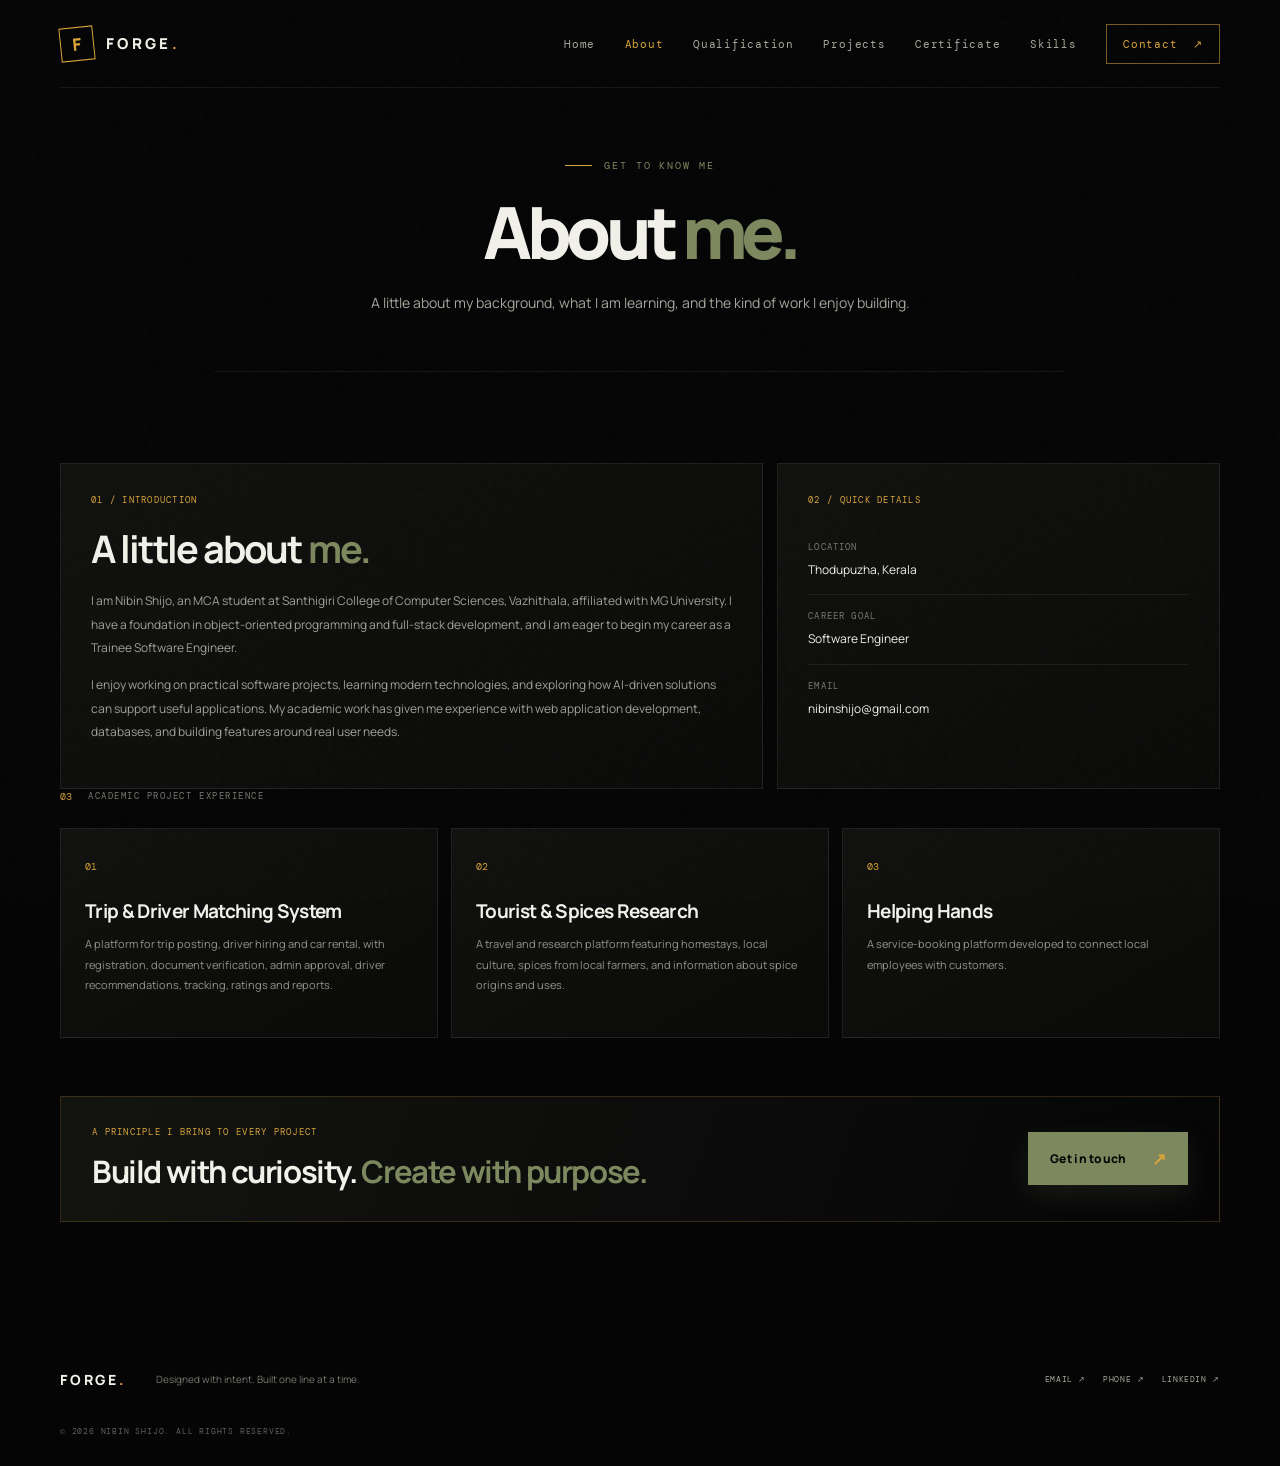
==== about.html @ 7d83c455 "initial commit" ====
<!DOCTYPE html>
<html lang="en">
<head>
  <meta charset="UTF-8" />
  <meta name="viewport" content="width=device-width, initial-scale=1.0" />
  <meta name="theme-color" content="#050506" />
  <meta name="description" content="Learn more about Nibin Shijo, an MCA student and aspiring software engineer." />
  <title>About | FORGE — Nibin Shijo</title>
  <link rel="preconnect" href="https://fonts.googleapis.com" />
  <link rel="preconnect" href="https://fonts.gstatic.com" crossorigin />
  <link href="https://fonts.googleapis.com/css2?family=DM+Mono:wght@400;500&family=Manrope:wght@400;500;600;700;800&display=swap" rel="stylesheet" />
  <link rel="stylesheet" href="Assets/css/style.css" />
</head>
<body>
  <div class="page-noise" aria-hidden="true"></div>
  <header class="site-header">
    <a class="brand" href="index.html" aria-label="FORGE home">
      <span class="brand-mark">F</span>
      <span class="brand-name">FORGE<span class="brand-period">.</span></span>
    </a>
    <button class="menu-toggle" type="button" aria-label="Open navigation" aria-expanded="false" aria-controls="primary-navigation">
      <span></span><span></span>
    </button>
    <nav class="primary-nav" id="primary-navigation" aria-label="Main navigation">
      <a class="nav-link" href="index.html">Home</a>
      <a class="nav-link active" href="about.html" aria-current="page">About</a>
      <a class="nav-link" href="qualification.html">Qualification</a>
      <a class="nav-link" href="projects.html">Projects</a>
      <a class="nav-link" href="certificate.html">Certificate</a>
      <a class="nav-link" href="skills.html">Skills</a>
      <a class="nav-link nav-contact" href="contact.html">Contact <span aria-hidden="true">↗</span></a>
    </nav>
  </header>
  <main class="inner-page section-shell">
    <section class="page-heading">
      <p class="eyebrow"><span class="eyebrow-line"></span> GET TO KNOW ME</p>
      <h1>About <span>me.</span></h1>
      <p class="page-intro">A little about my background, what I am learning, and the kind of work I enjoy building.</p>
    </section>
    <section class="content-grid about-grid" aria-label="About Nibin">
      <article class="info-panel about-main-panel">
        <p class="panel-index">01 / INTRODUCTION</p>
        <h2>A little about <span>me.</span></h2>
        <p>I am Nibin Shijo, an MCA student at Santhigiri College of Computer Sciences, Vazhithala, affiliated with MG University. I have a foundation in object-oriented programming and full-stack development, and I am eager to begin my career as a Trainee Software Engineer.</p>
        <p>I enjoy working on practical software projects, learning modern technologies, and exploring how AI-driven solutions can support useful applications. My academic work has given me experience with web application development, databases, and building features around real user needs.</p>
      </article>
      <aside class="info-panel about-side-panel">
        <p class="panel-index">02 / QUICK DETAILS</p>
        <dl class="detail-list">
          <div><dt>LOCATION</dt><dd>Thodupuzha, Kerala</dd></div>
          <!-- <div><dt>EDUCATION</dt><dd>Master of Computer Applications</dd></div> -->
          <div><dt>CAREER GOAL</dt><dd>Software Engineer</dd></div>
          <div><dt>EMAIL</dt><dd><a href="mailto:nibinshijo@gmail.com">nibinshijo@gmail.com</a></dd></div>
        </dl>
      </aside>
    </section>

    <section class="content-section" aria-labelledby="projects-about-title">
      <div class="section-kicker"><span class="section-number">03</span><h2 id="projects-about-title">ACADEMIC PROJECT EXPERIENCE</h2></div>
      <div class="compact-card-grid">
        <article class="compact-card"><span class="card-count">01</span><h3>Trip &amp; Driver Matching System</h3><p>A platform for trip posting, driver hiring and car rental, with registration, document verification, admin approval, driver recommendations, tracking, ratings and reports.</p></article>
        <article class="compact-card"><span class="card-count">02</span><h3>Tourist &amp; Spices Research</h3><p>A travel and research platform featuring homestays, local culture, spices from local farmers, and information about spice origins and uses.</p></article>
        <article class="compact-card"><span class="card-count">03</span><h3>Helping Hands</h3><p>A service-booking platform developed to connect local employees with customers.</p></article>
      </div>
    </section>

    <section class="callout-panel">
      <div><p class="panel-index">A PRINCIPLE I BRING TO EVERY PROJECT</p><h2>Build with curiosity. <span>Create with purpose.</span></h2></div>
      <a class="button button-primary" href="contact.html">Get in touch <span class="button-arrow" aria-hidden="true">↗</span></a>
    </section>
  </main>
  <footer class="site-footer section-shell">
    <a class="footer-brand" href="index.html">FORGE<span>.</span></a>
    <p>Designed with intent. Built one line at a time.</p>
    <div class="footer-links">
      <a href="mailto:nibinshijo@gmail.com">EMAIL ↗</a>
      <a href="tel:+918281310575">PHONE ↗</a>
      <a href="https://www.linkedin.com/in/nibin-shijo-0aa4ab343" target="_blank" rel="noopener noreferrer">LINKEDIN ↗</a>
    </div>
    <small>© <span id="current-year">2026</span> NIBIN SHIJO. ALL RIGHTS RESERVED.</small>
  </footer>
  <script src="Assets/js/script.js"></script>
</body>
</html>
---- Assets/css/style.css ----
/* =====================================================
   FORGE PERSONAL PORTFOLIO
   COMPLETE MAIN STYLESHEET
===================================================== */


/* =====================================================
   01. ROOT VARIABLES
===================================================== */

:root {
    --black: #050506;
    --black-soft: #0b0c0a;
    --panel: #10110e;

    --olive: #7D885E;
    --olive-deep: #626d48;

    --brass: #D9A53A;

    --white: #f1f0e9;
    --muted: #a2a397;

    --line: rgba(217,165,58,0.20);

    --font-main: "Manrope", "Segoe UI", sans-serif;
    --font-mono: "DM Mono", Consolas, monospace;
}


/* =====================================================
   02. GLOBAL STYLES
===================================================== */

* {
    margin: 0;
    padding: 0;
    box-sizing: border-box;
}

html {
    scroll-behavior: smooth;
    background: var(--black);
}

body {
    background: var(--black);
    color: var(--white);
    font-family: var(--font-main);
    -webkit-font-smoothing: antialiased;
    overflow-x: hidden;
}

a {
    color: inherit;
    text-decoration: none;
}

button {
    font: inherit;
}

img {
    max-width: 100%;
}

::selection {
    background: var(--brass);
    color: var(--black);
}

.section-shell,
.site-header {
    width: min(1160px, calc(100% - 96px));
    margin-inline: auto;
}


/* =====================================================
   03. BACKGROUND TEXTURE
===================================================== */

.page-noise {
    position: fixed;
    inset: 0;
    z-index: 10;
    pointer-events: none;
    opacity: .035;

    background-image: url("data:image/svg+xml,%3Csvg viewBox='0 0 180 180' xmlns='http://www.w3.org/2000/svg'%3E%3Cfilter id='n'%3E%3CfeTurbulence type='fractalNoise' baseFrequency='.9' numOctaves='3' stitchTiles='stitch'/%3E%3C/filter%3E%3Crect width='100%25' height='100%25' filter='url(%23n)' opacity='.5'/%3E%3C/svg%3E");
}


/* =====================================================
   04. HEADER AND NAVIGATION
===================================================== */

.site-header {
    min-height: 88px;

    display: flex;
    align-items: center;
    justify-content: space-between;

    border-bottom: 1px solid rgba(255,255,255,.075);

    position: relative;
    z-index: 20;
}

.brand {
    display: inline-flex;
    align-items: center;
    gap: 12px;
}

.brand-mark {
    width: 34px;
    height: 34px;

    display: grid;
    place-items: center;

    border: 1px solid var(--brass);
    color: var(--brass);

    font-size: 17px;
    font-weight: 800;

    transform: rotate(-6deg);
}

.brand-name {
    letter-spacing: .22em;
    font-size: 15px;
    font-weight: 800;
}

.brand-period,
.footer-brand span {
    color: var(--brass);
}

.primary-nav {
    display: flex;
    align-items: center;
    gap: clamp(15px,2.3vw,30px);
}

.nav-link {
    color: #aaa99e;

    font: 11px var(--font-mono);
    letter-spacing: .07em;

    transition: color .25s ease;
}

.nav-link:hover,
.nav-link.active {
    color: var(--brass);
}

.nav-contact {
    color: var(--brass);

    border: 1px solid rgba(217,165,58,.55);
    padding: 12px 16px;

    transition: background .25s ease;
}

.nav-contact:hover {
    background: rgba(217,165,58,.1);
}

.nav-contact span {
    padding-left: 8px;
}

.menu-toggle {
    display: none;
    background: transparent;
    border: 1px solid rgba(217,165,58,.35);
    cursor: pointer;
}


/* =====================================================
   05. COMMON TYPOGRAPHY
===================================================== */

.eyebrow,
.intro-label,
.section-kicker h2,
.toolkit-list,
.hero-meta,
.visual-note,
.visual-index,
.scroll-cue,
.project-topline,
.project-tags,
.quote-credit,
.footer-links,
.site-footer small {
    font-family: var(--font-mono);
}

.eyebrow {
    color: var(--olive);

    font-size: 10px;
    letter-spacing: .19em;

    display: flex;
    gap: 12px;
    align-items: center;

    margin-bottom: 31px;
}

.eyebrow-line {
    width: 27px;
    height: 1px;
    background: var(--brass);
    display: inline-block;
}

.intro-label {
    color: var(--muted);
    font-size: 13px;
    letter-spacing: .12em;
    margin-bottom: 10px;
}

h1 {
    font-size: clamp(52px,6.7vw,88px);
    line-height: .98;
    letter-spacing: -.075em;
    font-weight: 800;
}

h1 span:first-child {
    color: var(--olive);
}

.heading-period {
    color: var(--brass);
}


/* =====================================================
   06. COMMON BUTTONS
===================================================== */

.button {
    display: inline-flex;
    align-items: center;
    justify-content: center;
    gap: 25px;

    min-height: 53px;
    padding: 0 22px;

    font-size: 12px;
    font-weight: 800;
    letter-spacing: .025em;

    transition: transform .2s ease, background .2s ease;
}

.button:hover {
    transform: translateY(-3px);
}

.button-primary {
    background: var(--olive);
    color: var(--black);

    box-shadow: 0 10px 30px rgba(125,136,94,.16);
}

.button-primary:hover {
    background: #929d70;
}

.button-arrow {
    color: var(--brass);
    font-size: 17px;
}

.text-link {
    color: #c3c2b9;
    font-size: 11px;
    font-weight: 700;
}

.text-link span {
    color: var(--brass);
    margin-left: 7px;
}


/* =====================================================
   07. HOME PAGE - HERO
===================================================== */

.hero {
    min-height: 625px;

    padding-top: 102px;
    padding-bottom: 100px;

    display: grid;
    grid-template-columns: 1.08fr .92fr;

    align-items: center;
    position: relative;
}

.hero-copy {
    max-width: 600px;
    position: relative;
    z-index: 2;
    padding-bottom: 22px;
}

.hero-role {
    color: #deddd3;
    font-size: 14px;
    letter-spacing: .025em;
    margin-top: 22px;
}

.role-divider {
    color: var(--brass);
    padding-inline: 8px;
}

.hero-description {
    max-width: 505px;
    color: #a6a69c;
    font-size: 14px;
    line-height: 1.95;
    margin-top: 21px;
}

.hero-actions {
    display: flex;
    align-items: center;
    gap: 30px;
    margin-top: 34px;
}

.hero-meta {
    display: flex;
    align-items: center;
    flex-wrap: wrap;
    gap: 10px;

    color: #77796f;
    font-size: 9px;
    letter-spacing: .035em;

    margin-top: 53px;
}

.hero-meta a {
    color: var(--olive);
}

.availability-dot {
    width: 6px;
    height: 6px;
    border-radius: 50%;

    background: var(--olive);
    box-shadow: 0 0 0 4px rgba(125,136,94,.12);
}

.meta-separator {
    color: var(--brass);
}


/* =====================================================
   08. PROFILE PHOTO
===================================================== */

.hero-visual {
    min-height: 410px;

    display: grid;
    place-items: center;

    position: relative;
    isolation: isolate;
}

.portrait-frame {
    width: min(330px,27vw);
    aspect-ratio: 1;

    border-radius: 50%;
    padding: 10px;

    border: 1px solid rgba(217,165,58,.55);

    position: relative;
    z-index: 1;

    background: linear-gradient(
        145deg,
        rgba(125,136,94,.24),
        rgba(5,5,6,.4)
    );

    box-shadow:
        0 0 0 12px rgba(125,136,94,.045),
        0 22px 80px rgba(0,0,0,.45);
}

.portrait-inner {
    width: 100%;
    height: 100%;

    border-radius: 50%;
    overflow: hidden;

    position: relative;

    display: flex;
    align-items: center;
    justify-content: center;

    background: #11130f;
}

.portrait-photo {
    position: absolute;
    inset: 0;

    width: 100%;
    height: 100%;

    object-fit: cover;
    object-position: center 30%;

    border-radius: 50%;
    z-index: 1;
}

.portrait-inner::after {
    content: "";
    position: absolute;
    inset: 0;

    border-radius: 50%;

    background: linear-gradient(
        to bottom,
        rgba(5,5,6,.38) 0%,
        rgba(5,5,6,.03) 34%,
        rgba(5,5,6,.03) 65%,
        rgba(5,5,6,.58) 100%
    );

    z-index: 2;
    pointer-events: none;
}

.portrait-inner::before {
    content: "";
    position: absolute;

    width: 74%;
    height: 74%;

    border: 1px solid rgba(217,165,58,.24);
    border-radius: 50%;

    z-index: 3;
    pointer-events: none;
}

.portrait-kicker,
.portrait-name {
    position: absolute;
    z-index: 4;

    text-align: center;
    white-space: nowrap;

    pointer-events: none;
}

.portrait-kicker {
    top: 17%;
    left: 50%;
    transform: translateX(-50%);

    color: var(--brass);
    font: 9px var(--font-mono);
    letter-spacing: .28em;
}

.portrait-name {
    bottom: 16%;
    left: 50%;
    transform: translateX(-50%);

    color: #d3d1c7;
    font: 9px var(--font-mono);
    letter-spacing: .25em;
}

.orbit {
    position: absolute;
    border: 1px solid rgba(125,136,94,.18);
    border-radius: 50%;
    transform: rotate(-25deg);
}

.orbit-one {
    width: 390px;
    height: 250px;
}

.orbit-two {
    width: 430px;
    height: 300px;
    border-color: rgba(217,165,58,.12);
    transform: rotate(35deg);
}

.visual-index {
    position: absolute;
    right: 5%;
    bottom: 7%;

    display: flex;
    align-items: center;
    gap: 9px;

    color: #888a7e;
    font-size: 9px;
}

.visual-index span:first-child {
    color: var(--brass);
}

.visual-index-line {
    height: 1px;
    width: 37px;
    background: var(--olive);
}

.visual-note {
    position: absolute;
    left: -1%;
    bottom: 8%;

    color: #72756a;
    font-size: 8px;
    line-height: 1.8;
    letter-spacing: .11em;
}

.hero-bottom-rule {
    position: absolute;
    bottom: 44px;
    left: 0;
    right: 0;

    height: 1px;
    background: linear-gradient(90deg,var(--line),transparent 88%);
}

.scroll-cue {
    position: absolute;
    right: 0;
    bottom: 28px;

    display: flex;
    align-items: center;
    gap: 10px;

    color: #696b61;
    font-size: 8px;
    letter-spacing: .12em;
}

.scroll-line {
    width: 25px;
    height: 1px;
    background: var(--brass);
}


/* =====================================================
   09. TECHNOLOGY TOOLKIT
===================================================== */

.toolkit {
    padding-top: 37px;
    padding-bottom: 76px;
    border-bottom: 1px solid rgba(255,255,255,.07);
}

.section-kicker {
    display: flex;
    align-items: center;
    gap: 16px;
}

.section-number {
    color: var(--brass);
    font: 10px var(--font-mono);
}

.section-kicker h2 {
    color: #77796f;
    font-size: 9px;
    letter-spacing: .17em;
    font-weight: 400;
}

.toolkit-list {
    margin-top: 24px;

    display: grid;
    grid-template-columns: repeat(6,1fr);
    gap: 10px;
}

.toolkit-list span {
    min-height: 57px;

    display: grid;
    place-items: center;

    border: 1px solid rgba(255,255,255,.075);

    color: #9b9c91;
    font-size: 10px;
    letter-spacing: .08em;

    transition: border-color .2s ease,color .2s ease;
}

.toolkit-list span:hover {
    border-color: var(--olive);
    color: var(--white);
}


/* =====================================================
   10. HOME PAGE PROJECT CARDS
===================================================== */

.work-section {
    padding-top: 90px;
    padding-bottom: 98px;
}

.work-heading {
    display: flex;
    justify-content: space-between;
    align-items: end;
    gap: 30px;
    margin-bottom: 36px;
}

.work-heading .eyebrow {
    margin-bottom: 17px;
}

.work-heading h2 {
    font-size: clamp(36px,4.5vw,54px);
    letter-spacing: -.065em;
    line-height: 1;
}

.work-heading h2 span:first-child {
    color: var(--olive);
}

.work-heading-note {
    max-width: 280px;
    color: #898b80;
    font-size: 12px;
    line-height: 1.8;
}

.project-grid {
    display: grid;
    grid-template-columns: 1.15fr 1fr 1fr;
    gap: 13px;
}

.project-card {
    min-height: 275px;
    padding: 25px 23px 23px;

    display: flex;
    flex-direction: column;

    background: linear-gradient(150deg,#10110e,#0a0b09);
    border: 1px solid rgba(255,255,255,.08);

    transition: transform .25s ease,border-color .25s ease;
}

.project-card:hover {
    transform: translateY(-5px);
    border-color: rgba(217,165,58,.35);
}

.project-card-featured {
    border-color: rgba(125,136,94,.42);
    background: linear-gradient(145deg,rgba(125,136,94,.11),#0a0b09 64%);
}

.project-topline {
    display: flex;
    justify-content: space-between;

    color: #7e8175;
    font-size: 8px;
    letter-spacing: .1em;
}

.project-symbol {
    color: var(--brass);
    font-size: 17px;
}

.project-card h3 {
    font-size: clamp(20px,2.1vw,27px);
    line-height: 1.13;
    letter-spacing: -.045em;
    margin: 33px 0 12px;
}

.project-card p {
    color: #92948a;
    font-size: 11px;
    line-height: 1.8;
    margin-bottom: 24px;
}

.project-tags {
    display: flex;
    flex-wrap: wrap;
    gap: 7px;
    margin-top: auto;
}

.project-tags span {
    color: var(--olive);
    border: 1px solid rgba(125,136,94,.28);
    padding: 6px 7px;
    font-size: 7px;
    letter-spacing: .08em;
}


/* =====================================================
   11. COMMON INNER PAGE HEADING
===================================================== */

.inner-page {
    min-height: 65vh;
    padding-top: 1px;
    padding-bottom: 105px;
}

.page-heading {
    width: 100%;
    max-width: 850px;

    display: flex;
    flex-direction: column;
    align-items: center;

    text-align: center;

    margin: 70px auto 55px;
    padding-bottom: 55px;

    border-bottom: 1px solid rgba(255,255,255,.08);
}

.page-heading .eyebrow {
    justify-content: center;
    margin-bottom: 22px;
}

.page-heading h1 {
    font-size: clamp(43px,6vw,72px);
    line-height: 1.05;
    letter-spacing: -.075em;
}

.page-heading h1 span:first-child {
    color: var(--olive);
}

.page-heading h1 .heading-period {
    color: var(--brass);
}

.page-intro {
    max-width: 620px;
    margin: 20px auto 0;

    color: #a6a69c;
    font-size: 14px;
    line-height: 1.9;

    text-align: center;
}

.content-section {
    padding-top: 1px;
}

.content-section > .section-kicker {
    margin-bottom: 25px;
}

.section-description {
    max-width: 650px;
    color: #92948a;
    font-size: 12px;
    line-height: 1.8;
    margin-bottom: 23px;
}


/* =====================================================
   12. COMMON PANELS
===================================================== */

.info-panel,
.skill-panel,
.certificate-card,
.compact-card,
.timeline-card {
    background: linear-gradient(150deg,#11120f,#0a0b09);
    border: 1px solid rgba(255,255,255,.08);
}

.info-panel {
    padding: 30px;
}

.panel-index {
    color: var(--brass);
    font: 9px var(--font-mono);
    letter-spacing: .14em;
    margin-bottom: 20px;
}


/* =====================================================
   13. ABOUT PAGE
===================================================== */

.about-grid {
    display: grid;
    grid-template-columns: 1.35fr .85fr;
    gap: 14px;
    padding-top: 36px;
}

.about-main-panel h2,
.contact-message h2 {
    font-size: clamp(25px,3.5vw,38px);
    line-height: 1.16;
    letter-spacing: -.05em;
    margin-bottom: 19px;
}

.about-main-panel h2 span,
.callout-panel h2 span {
    color: var(--olive);
}

.about-main-panel > p:not(.panel-index),
.contact-message > p:not(.panel-index) {
    color: #a1a297;
    font-size: 12px;
    line-height: 1.95;
    margin-bottom: 14px;
}

.detail-list {
    margin: 0;
}

.detail-list > div {
    padding: 15px 0;
    border-bottom: 1px solid rgba(255,255,255,.07);
}

.detail-list > div:last-child {
    border-bottom: 0;
}

.detail-list dt,
.contact-label {
    color: #77796f;
    font: 9px var(--font-mono);
    letter-spacing: .13em;
    margin-bottom: 7px;
}

.detail-list dd {
    color: var(--white);
    font-size: 12px;
    line-height: 1.6;
    margin: 0;
    overflow-wrap: anywhere;
}

.detail-list a:hover {
    color: var(--brass);
}

.compact-card-grid {
    display: grid;
    grid-template-columns: repeat(3,1fr);
    gap: 13px;
}

.compact-card {
    min-height: 210px;
    padding: 24px;
    transition: transform .25s ease,border-color .25s ease;
}

.compact-card:hover {
    transform: translateY(-5px);
    border-color: rgba(217,165,58,.35);
}

.card-count {
    color: var(--brass);
    font: 10px var(--font-mono);
}

.compact-card h3 {
    color: var(--white);
    font-size: 19px;
    line-height: 1.3;
    letter-spacing: -.035em;
    margin: 24px 0 11px;
}

.compact-card p {
    color: #92948a;
    font-size: 11px;
    line-height: 1.85;
}

.callout-panel {
    margin-top: 58px;
    padding: 29px 31px;

    border: 1px solid rgba(217,165,58,.2);

    background: linear-gradient(
        110deg,
        rgba(125,136,94,.12),
        rgba(5,5,6,.2)
    );

    display: flex;
    justify-content: space-between;
    align-items: center;
    gap: 25px;
}

.callout-panel .panel-index {
    margin-bottom: 12px;
}

.callout-panel h2 {
    color: var(--white);
    font-size: clamp(22px,3vw,31px);
    letter-spacing: -.045em;
}

.callout-panel .button {
    flex-shrink: 0;
}


/* =====================================================
   14. QUALIFICATION PAGE
===================================================== */

.timeline-list {
    max-width: 850px;
}

.timeline-item {
    display: grid;
    grid-template-columns: 150px 20px 1fr;
    gap: 15px;
    position: relative;
    padding-bottom: 17px;
}

.timeline-item:not(:last-child) .timeline-marker::after {
    content: "";
    position: absolute;
    width: 1px;
    top: 13px;
    bottom: -19px;
    left: 50%;
    background: rgba(217,165,58,.25);
}

.timeline-date {
    color: #85877c;
    font: 9px var(--font-mono);
    letter-spacing: .08em;
    padding-top: 27px;
}

.timeline-marker {
    width: 9px;
    height: 9px;
    border-radius: 50%;
    border: 1px solid var(--brass);
    background: var(--black);
    margin: 29px auto 0;
    position: relative;
    z-index: 1;
}

.timeline-card {
    padding: 22px 25px;
}

.timeline-card .panel-index {
    margin-bottom: 10px;
}

.timeline-card h2 {
    color: var(--white);
    font-size: 19px;
    letter-spacing: -.03em;
    margin-bottom: 8px;
}

.timeline-card h2 span {
    color: var(--olive);
}

.timeline-card .institution {
    color: #92948a;
    font-size: 11px;
    line-height: 1.7;
    margin-bottom: 12px;
}

.result-line {
    color: #85877c;
    font: 9px var(--font-mono);
    letter-spacing: .08em;
}

.result-line strong {
    color: var(--brass);
    font-size: 11px;
    margin-left: 7px;
}


/* Qualification redesigned timeline */

.qualification-page {
    position: relative;
    overflow: hidden;
    padding-bottom: 100px;
}

.qualification-page::before {
    content: "";
    position: absolute;
    top: 35px;
    left: 50%;

    width: min(550px,90vw);
    aspect-ratio: 1;

    transform: translateX(-50%);
    border-radius: 50%;

    background: radial-gradient(
        circle,
        rgba(125,136,94,.09),
        transparent 70%
    );

    pointer-events: none;
    z-index: 0;
}

.qualification-page > * {
    position: relative;
    z-index: 1;
}

.q-heading {
    max-width: 780px;

    margin: 82px auto;
    padding: 0 16px 42px;

    border-bottom: 1px solid rgba(255,255,255,.08);

    display: flex;
    flex-direction: column;
    align-items: center;

    text-align: center;

    animation: qFadeUp .8s ease both;
}

.q-heading .eyebrow {
    justify-content: center;
    margin-bottom: 20px;
    color: var(--brass);
}

.q-heading h1 {
    margin: 0;
    font-size: clamp(42px,6vw,68px);
    line-height: 1.1;
    letter-spacing: -.065em;
}

.q-heading h1 span {
    color: var(--olive);
}

.q-heading .page-intro {
    max-width: 590px;
    margin: 20px auto 0;
    color: var(--muted);
    font-size: 14px;
    line-height: 1.9;
}

.q-heading-line {
    width: 54px;
    height: 2px;
    margin-top: 27px;
    border-radius: 10px;
    background: var(--brass);
}

.q-heading-meta {
    display: flex;
    align-items: center;
    justify-content: center;
    flex-wrap: wrap;
    gap: 10px;
    margin-top: 23px;
}

.q-heading-meta span {
    padding: 9px 13px;
    border: 1px solid rgba(217,165,58,.2);
    border-radius: 30px;
    background: rgba(125,136,94,.05);
    color: var(--muted);
    font: 9px var(--font-mono);
    letter-spacing: .1em;
}

.q-section-header {
    margin-bottom: 62px;
    text-align: center;
    animation: qFadeUp .8s ease .1s both;
}

.q-section-header .section-kicker {
    justify-content: center;
}

.q-section-header > h2 {
    margin-top: 17px;
    color: var(--white);
    font-size: clamp(27px,4vw,38px);
    letter-spacing: -.05em;
}

.q-section-header > h2 span {
    color: var(--olive);
}

.q-section-header > p {
    margin-top: 12px;
    color: var(--muted);
    font-size: 12px;
    line-height: 1.8;
}

.q-timeline {
    position: relative;
    width: min(760px,100%);
    margin: 0 auto;
    padding: 5px 0 15px;
}

.q-timeline::before {
    content: "";
    position: absolute;
    top: 0;
    bottom: 0;
    left: 50%;
    width: 1px;
    transform: translateX(-50%);

    background: linear-gradient(
        to bottom,
        transparent,
        rgba(217,165,58,.72) 9%,
        rgba(125,136,94,.65) 90%,
        transparent
    );
}

.q-timeline-item {
    position: relative;
    display: flex;
    flex-direction: column;
    align-items: center;
    width: 100%;
    padding: 30px 0 35px;

    opacity: 0;
    animation: qTimelineReveal .75s ease forwards;
}

.q-timeline-item:nth-child(1) {
    animation-delay: .12s;
}

.q-timeline-item:nth-child(2) {
    animation-delay: .25s;
}

.q-timeline-item:nth-child(3) {
    animation-delay: .38s;
}

.q-timeline-item:nth-child(4) {
    animation-delay: .51s;
}

.q-timeline-marker {
    position: absolute;
    top: 0;
    left: 50%;
    z-index: 3;

    width: 16px;
    height: 16px;

    transform: translateX(-50%);

    border: 2px solid var(--brass);
    border-radius: 50%;

    background: var(--black);
    box-shadow: 0 0 0 6px rgba(217,165,58,.08);

    transition: background .3s ease,box-shadow .3s ease;
}

.q-timeline-item:hover .q-timeline-marker {
    background: var(--brass);
    box-shadow: 0 0 0 10px rgba(217,165,58,.1);
}

.q-education-card {
    position: relative;
    width: 100%;
    overflow: hidden;

    padding: 32px 35px;

    border: 1px solid rgba(217,165,58,.17);
    border-radius: 12px;

    background: linear-gradient(
        140deg,
        rgba(125,136,94,.1),
        rgba(16,17,14,.97) 67%
    );

    text-align: center;

    transition:
        transform .35s ease,
        border-color .35s ease,
        box-shadow .35s ease,
        background .35s ease;
}

.q-education-card::before {
    content: "";
    position: absolute;
    top: 0;
    left: 50%;

    width: 65px;
    height: 2px;

    transform: translateX(-50%);
    background: var(--brass);
}

.q-education-card::after {
    content: attr(data-number);
    position: absolute;
    right: 15px;
    bottom: -25px;

    color: rgba(217,165,58,.045);
    font-size: 110px;
    font-weight: 800;
    line-height: 1;

    pointer-events: none;
}

.q-education-card:hover {
    transform: translateY(-7px);
    border-color: rgba(217,165,58,.52);

    background: linear-gradient(
        140deg,
        rgba(125,136,94,.16),
        rgba(16,17,14,.98) 70%
    );

    box-shadow: 0 18px 45px rgba(0,0,0,.3);
}

.q-stage {
    display: inline-flex;
    align-items: center;
    justify-content: center;

    margin-bottom: 20px;
    padding: 8px 15px;

    border: 1px solid rgba(217,165,58,.25);
    border-radius: 30px;

    background: rgba(217,165,58,.08);
    color: var(--brass);

    font: 9px var(--font-mono);
    letter-spacing: .12em;
}

.q-year {
    display: block;
    margin-bottom: 13px;

    color: var(--olive);
    font: 10px var(--font-mono);
    letter-spacing: .15em;
}

.q-education-card h3 {
    position: relative;
    z-index: 1;

    margin-bottom: 13px;

    color: var(--white);
    font-size: clamp(19px,3vw,25px);
    line-height: 1.4;
    letter-spacing: -.035em;
}

.q-education-card h3 span {
    color: var(--brass);
}

.q-institution {
    position: relative;
    z-index: 1;

    max-width: 520px;
    margin: 0 auto 22px;

    color: var(--muted);
    font-size: 12px;
    line-height: 1.8;
}

.q-result {
    position: relative;
    z-index: 1;

    display: inline-flex;
    align-items: center;
    justify-content: center;
    gap: 10px;

    padding: 11px 20px;

    border: 1px solid rgba(125,136,94,.3);
    border-radius: 6px;

    background: rgba(125,136,94,.12);
}

.q-result span {
    color: var(--muted);
    font: 9px var(--font-mono);
    letter-spacing: .1em;
}

.q-result strong {
    color: var(--brass);
    font-size: 14px;
    font-weight: 800;
}

.q-learning-panel {
    max-width: 820px;
    margin: 85px auto 0;
    padding: 45px 30px;

    border: 1px solid rgba(217,165,58,.3);
    border-radius: 12px;

    background:
        radial-gradient(
            circle at top center,
            rgba(125,136,94,.18),
            transparent 65%
        ),
        #0b0c0a;

    text-align: center;
    animation: qFadeUp .85s ease .25s both;
}

.q-learning-icon {
    width: 58px;
    height: 58px;

    display: grid;
    place-items: center;

    margin: 0 auto 23px;

    border: 1px solid rgba(217,165,58,.45);
    border-radius: 50%;

    background: rgba(217,165,58,.06);
    color: var(--brass);
    font-size: 24px;

    transition: transform .35s ease;
}

.q-learning-panel:hover .q-learning-icon {
    transform: rotate(12deg) scale(1.08);
}

.q-learning-label {
    margin-bottom: 16px;
    color: var(--brass);
    font: 9px var(--font-mono);
    letter-spacing: .2em;
}

.q-learning-panel h2 {
    color: var(--white);
    font-size: clamp(25px,4vw,36px);
    letter-spacing: -.05em;
}

.q-learning-panel h2 span {
    color: var(--olive);
}

.q-learning-panel > p:not(.q-learning-label) {
    max-width: 490px;
    margin: 17px auto 25px;

    color: var(--muted);
    font-size: 12px;
    line-height: 1.9;
}

.q-learning-panel .button {
    margin-top: 5px;
}


/* =====================================================
   15. PROJECTS PAGE - INTRODUCTION
===================================================== */

.projects-page {
    padding-bottom: 100px;
    position: relative;
    overflow: hidden;
}

.projects-intro {
    text-align: center;
    max-width: 800px;

    margin: 85px auto 100px;
    padding: 0 15px;

    display: flex;
    flex-direction: column;
    align-items: center;

    animation: projectFadeUp .85s ease both;
}

.projects-intro .eyebrow {
    justify-content: center;
    color: var(--brass);
    margin-bottom: 22px;
}

.projects-intro h1 {
    font-size: clamp(43px,6vw,72px);
    letter-spacing: -.07em;
    line-height: 1.1;
}

.projects-intro h1 span:first-child {
    color: var(--olive);
}

.projects-intro h1 .heading-period {
    color: var(--brass);
}

.projects-intro-description {
    max-width: 590px;
    color: var(--muted);
    font-size: 13px;
    line-height: 1.9;
    margin: 22px auto 0;
}

.projects-intro-line {
    width: 55px;
    height: 2px;
    background: var(--brass);
    margin-top: 30px;
}


/* Project statistics */

.projects-overview {
    display: flex;
    align-items: center;
    justify-content: center;
    gap: 45px;
    margin-top: 35px;
}

.overview-item {
    display: flex;
    flex-direction: column;
    align-items: center;
    gap: 8px;
}

.overview-item strong {
    color: var(--brass);
    font-size: 27px;
    font-weight: 800;
}

.overview-item span {
    color: #85877c;
    font: 8px var(--font-mono);
    letter-spacing: .12em;
}

.overview-divider {
    height: 36px;
    width: 1px;
    background: rgba(217,165,58,.25);
}


/* =====================================================
   16. PROJECTS PAGE - SECTION HEADINGS
===================================================== */

.projects-section-heading {
    display: flex;
    align-items: center;
    justify-content: space-between;
    gap: 20px;

    margin-bottom: 25px;
    padding-bottom: 16px;

    border-bottom: 1px solid rgba(255,255,255,.08);
}

.projects-section-heading .section-kicker {
    display: flex;
    align-items: center;
    gap: 15px;
}

.projects-section-heading .section-kicker h2 {
    color: var(--white);
    font-size: 10px;
    letter-spacing: .15em;
    font-weight: 500;
}

.projects-heading-note {
    color: #77796f;
    font: 8px var(--font-mono);
    letter-spacing: .12em;
}

.featured-project-section {
    margin-bottom: 85px;
}

.other-projects-section {
    margin-bottom: 80px;
}


/* =====================================================
   17. FEATURED PROJECT CARD
===================================================== */

.featured-project-card {
    display: grid;
    grid-template-columns: 1.2fr .8fr;

    min-height: 560px;

    overflow: hidden;

    border: 1px solid rgba(217,165,58,.28);
    border-radius: 12px;

    background: linear-gradient(
        135deg,
        rgba(125,136,94,.09),
        #10110e 45%,
        #0a0b09
    );

    transition:
        border-color .3s ease,
        box-shadow .3s ease;
}

.featured-project-card:hover {
    border-color: rgba(217,165,58,.6);
    box-shadow: 0 20px 60px rgba(0,0,0,.25);
}

.featured-project-content {
    padding: 42px 38px;
}

.project-label-row {
    display: flex;
    align-items: center;
    flex-wrap: wrap;
    gap: 12px;
}

.project-type {
    color: var(--olive);
    font: 9px var(--font-mono);
    letter-spacing: .12em;
}

.featured-badge {
    padding: 6px 10px;

    border: 1px solid rgba(217,165,58,.4);
    border-radius: 3px;

    background: rgba(217,165,58,.08);

    color: var(--brass);
    font: 8px var(--font-mono);
    letter-spacing: .1em;
}

.featured-project-subtitle {
    color: var(--brass);
    font: 9px var(--font-mono);
    letter-spacing: .15em;

    margin-top: 35px;
    margin-bottom: 12px;
}

.featured-project-content h2 {
    color: var(--white);
    font-size: clamp(30px,3.7vw,45px);
    line-height: 1.15;
    letter-spacing: -.055em;

    margin-bottom: 18px;
}

.featured-project-content h2 span {
    color: var(--olive);
    display: block;
}

.featured-project-description {
    max-width: 560px;

    color: #a2a397;
    font-size: 12px;
    line-height: 1.95;

    margin-bottom: 28px;
}

.project-feature-heading,
.project-tech-heading {
    color: #85877c;
    font: 9px var(--font-mono);
    letter-spacing: .13em;

    margin-bottom: 16px;
}

.modern-feature-list {
    list-style: none;
    display: grid;
    gap: 13px;

    margin-bottom: 30px;
}

.modern-feature-list li {
    display: flex;
    align-items: flex-start;
    gap: 11px;

    color: #c1c1b7;
    font-size: 11px;
    line-height: 1.7;
}

.feature-check {
    flex-shrink: 0;
    color: var(--brass);
    font-size: 13px;
}

.project-tech-heading {
    margin-bottom: 13px;
}

.modern-tech-list {
    display: flex;
    flex-wrap: wrap;
    gap: 8px;
}

.modern-tech-list span {
    display: inline-flex;
    align-items: center;
    justify-content: center;

    padding: 8px 11px;

    border: 1px solid rgba(125,136,94,.3);
    background: rgba(125,136,94,.07);

    color: #c6c7bb;
    font: 8px var(--font-mono);
    letter-spacing: .05em;

    transition:
        border-color .2s ease,
        background .2s ease,
        transform .2s ease;
}

.modern-tech-list span:hover {
    border-color: var(--brass);
    background: rgba(217,165,58,.08);
    transform: translateY(-2px);
}


/* =====================================================
   18. FEATURED PROJECT VISUAL
===================================================== */

.featured-project-visual {
    min-height: 450px;

    display: grid;
    place-items: center;

    position: relative;
    overflow: hidden;

    background:
        radial-gradient(
            circle at center,
            rgba(125,136,94,.18),
            transparent 65%
        ),
        #090a08;

    border-left: 1px solid rgba(217,165,58,.12);
}

.project-visual-content {
    position: relative;
    z-index: 2;

    display: flex;
    flex-direction: column;
    align-items: center;
    justify-content: center;
}

.visual-top-label {
    color: var(--brass);
    font: 9px var(--font-mono);
    letter-spacing: .2em;
    margin-bottom: 30px;
}

.project-visual-symbol {
    width: 175px;
    height: 175px;

    display: grid;
    place-items: center;

    border: 1px solid rgba(217,165,58,.65);
    border-radius: 50%;

    background: linear-gradient(
        145deg,
        rgba(125,136,94,.17),
        rgba(5,5,6,.65)
    );

    box-shadow:
        0 0 0 12px rgba(125,136,94,.06),
        0 0 60px rgba(217,165,58,.06);

    animation: projectFloat 5s ease-in-out infinite;
}

.visual-symbol-inner {
    width: 115px;
    height: 115px;

    display: grid;
    place-items: center;

    border: 1px solid rgba(217,165,58,.4);

    color: var(--brass);
    font-size: 65px;
    font-weight: 800;
    letter-spacing: -.08em;
}

.visual-bottom-label {
    display: flex;
    align-items: center;
    gap: 12px;

    margin-top: 30px;

    color: #c4c4b9;
    font: 9px var(--font-mono);
    letter-spacing: .2em;
}

.visual-symbol-line {
    width: 25px;
    height: 1px;
    background: var(--brass);
}

.visual-caption {
    color: #77796f;
    font: 8px var(--font-mono);
    letter-spacing: .22em;
    margin-top: 17px;
}

.visual-corner-number {
    position: absolute;
    right: 22px;
    bottom: 15px;

    color: rgba(217,165,58,.15);
    font-size: 75px;
    font-weight: 800;
    line-height: 1;
}

.visual-orbit {
    position: absolute;
    border: 1px solid rgba(217,165,58,.13);
    border-radius: 50%;
}

.orbit-a {
    width: 350px;
    height: 220px;
    transform: rotate(-35deg);
}

.orbit-b {
    width: 390px;
    height: 270px;
    transform: rotate(35deg);
    border-color: rgba(125,136,94,.2);
}


/* =====================================================
   19. OTHER PROJECT CARDS
===================================================== */

.modern-project-grid {
    display: grid;
    grid-template-columns: repeat(2,1fr);
    gap: 18px;
}

.modern-project-card {
    position: relative;
    overflow: hidden;

    min-height: 550px;
    padding: 30px;

    border: 1px solid rgba(255,255,255,.09);
    border-radius: 10px;

    background: linear-gradient(
        155deg,
        #11120f,
        #090a08
    );

    display: flex;
    flex-direction: column;

    transition:
        transform .3s ease,
        border-color .3s ease,
        box-shadow .3s ease;
}

.modern-project-card::before {
    content: "";
    position: absolute;

    width: 200px;
    height: 200px;

    top: -110px;
    right: -90px;

    background: rgba(125,136,94,.1);
    border-radius: 50%;

    filter: blur(15px);

    transition: transform .4s ease;
}

.modern-project-card:hover {
    transform: translateY(-7px);
    border-color: rgba(217,165,58,.4);
    box-shadow: 0 20px 45px rgba(0,0,0,.25);
}

.modern-project-card:hover::before {
    transform: scale(1.5);
}

.modern-project-top {
    display: flex;
    justify-content: space-between;
    align-items: center;
}

.modern-project-number {
    color: #888a7e;
    font: 9px var(--font-mono);
    letter-spacing: .12em;
}

.modern-project-arrow {
    color: var(--brass);
    font-size: 19px;

    transition: transform .3s ease;
}

.modern-project-card:hover .modern-project-arrow {
    transform: translate(3px,-3px);
}

.modern-project-icon {
    width: 52px;
    height: 52px;

    display: grid;
    place-items: center;

    margin-top: 30px;
    margin-bottom: 24px;

    border: 1px solid rgba(217,165,58,.45);
    border-radius: 10px;

    background: rgba(125,136,94,.1);
    color: var(--brass);

    font-size: 25px;
}

.modern-project-category {
    color: var(--olive);
    font: 8px var(--font-mono);
    letter-spacing: .15em;
    margin-bottom: 13px;
}

.modern-project-card h3 {
    color: var(--white);
    font-size: clamp(25px,3vw,35px);
    line-height: 1.2;
    letter-spacing: -.055em;
    margin-bottom: 17px;
}

.modern-project-card h3 span {
    color: var(--olive);
}

.modern-project-description {
    color: #a2a397;
    font-size: 11px;
    line-height: 1.95;
    margin-bottom: 25px;
}

.modern-project-features {
    display: grid;
    gap: 13px;

    padding-top: 20px;
    padding-bottom: 25px;

    border-top: 1px solid rgba(255,255,255,.07);
}

.modern-project-features div {
    display: flex;
    align-items: flex-start;
    gap: 12px;

    color: #c1c1b7;
    font-size: 10px;
    line-height: 1.7;
}

.modern-project-features div span {
    color: var(--brass);
    font: 9px var(--font-mono);
}

.modern-project-footer {
    margin-top: auto;
    padding-top: 20px;
    border-top: 1px solid rgba(255,255,255,.07);
}

.modern-project-footer > p {
    color: #77796f;
    font: 8px var(--font-mono);
    letter-spacing: .13em;
    margin-bottom: 13px;
}


/* =====================================================
   20. PROJECT BOTTOM CALLOUT
===================================================== */

.project-bottom-callout {
    position: relative;
    overflow: hidden;

    margin-top: 100px;
    padding: 55px 25px;

    border: 1px solid rgba(217,165,58,.25);
    border-radius: 10px;

    background:
        radial-gradient(
            circle at 50% 0%,
            rgba(125,136,94,.16),
            transparent 65%
        ),
        #0b0c0a;

    text-align: center;

    animation: projectFadeUp .8s ease both;
}

.callout-small-label {
    color: var(--brass);
    font: 9px var(--font-mono);
    letter-spacing: .2em;
    margin-bottom: 18px;
}

.project-bottom-callout h2 {
    color: var(--white);
    font-size: clamp(27px,4vw,43px);
    letter-spacing: -.055em;
    line-height: 1.2;
}

.project-bottom-callout h2 span {
    color: var(--olive);
    display: block;
}

.project-bottom-callout > p:not(.callout-small-label) {
    max-width: 500px;
    margin: 17px auto 27px;

    color: var(--muted);
    font-size: 12px;
    line-height: 1.9;
}


/* =====================================================
   21. CERTIFICATES PAGE - PREMIUM DESIGN
===================================================== */

.certificate-grid {
    display: grid;
    grid-template-columns: repeat(2, minmax(0, 1fr));
    gap: 20px;
}

/* Certificate Card */

.certificate-card {
    position: relative;
    min-height: 300px;
    padding: 28px;

    display: flex;
    flex-direction: column;
    justify-content: space-between;

    overflow: hidden;

    background:
        linear-gradient(
            145deg,
            rgba(125,136,94,.09),
            #10110e 48%,
            #090a08
        );

    border: 1px solid rgba(217,165,58,.15);
    border-radius: 10px;

    transition:
        transform .4s ease,
        border-color .4s ease,
        box-shadow .4s ease,
        background .4s ease;

    animation: certificateReveal .8s ease both;
}

/* Staggered entrance animation */

.certificate-card:nth-child(1) {
    animation-delay: .1s;
}

.certificate-card:nth-child(2) {
    animation-delay: .2s;
}

.certificate-card:nth-child(3) {
    animation-delay: .3s;
}

.certificate-card:nth-child(4) {
    animation-delay: .4s;
}

/* Background golden glow */

.certificate-card::before {
    content: "";

    position: absolute;
    top: -100px;
    right: -100px;

    width: 220px;
    height: 220px;

    background: rgba(217,165,58,.09);
    border-radius: 50%;
    filter: blur(65px);

    transition: transform .5s ease, opacity .5s ease;

    pointer-events: none;
}

/* Bottom decorative line */

.certificate-card::after {
    content: "";

    position: absolute;
    left: 0;
    bottom: 0;

    width: 0;
    height: 2px;

    background: var(--brass);

    transition: width .5s ease;
}

/* Hover animation */

.certificate-card:hover {
    transform: translateY(-9px);

    border-color: rgba(217,165,58,.55);

    box-shadow:
        0 18px 45px rgba(0,0,0,.35),
        0 0 25px rgba(217,165,58,.06);

    background:
        linear-gradient(
            145deg,
            rgba(125,136,94,.14),
            #10110e 48%,
            #090a08
        );
}

.certificate-card:hover::before {
    transform: scale(1.6);
}

.certificate-card:hover::after {
    width: 100%;
}

/* Top information */

.certificate-top {
    position: relative;
    z-index: 1;

    display: flex;
    align-items: center;
    justify-content: space-between;
}

.certificate-icon {
    width: 38px;
    height: 38px;

    display: grid;
    place-items: center;

    border: 1px solid rgba(217,165,58,.45);
    border-radius: 5px;

    color: var(--brass);
    background: rgba(217,165,58,.06);

    font: 11px var(--font-mono);

    transition:
        transform .35s ease,
        background .35s ease;
}

.certificate-card:hover .certificate-icon {
    transform: rotate(-6deg) scale(1.08);
    background: rgba(217,165,58,.14);
}

.certificate-type {
    color: var(--olive);

    font: 9px var(--font-mono);
    letter-spacing: .13em;
}

/* Certificate content */

.certificate-content {
    position: relative;
    z-index: 1;

    margin: 28px 0;
}

.certificate-symbol {
    color: var(--brass);
    font-size: 34px;

    margin-bottom: 16px;

    transition: transform .4s ease;
}

.certificate-card:hover .certificate-symbol {
    transform: translateY(-5px);
}

.certificate-card h2 {
    color: var(--white);

    font-size: 23px;
    font-weight: 800;
    line-height: 1.3;
    letter-spacing: -.045em;

    margin: 0 0 9px;

    transition: color .3s ease;
}

.certificate-card:hover h2 {
    color: #ffffff;
}

.certificate-issuer {
    color: var(--brass);

    font: 10px var(--font-mono);
    letter-spacing: .1em;

    margin-bottom: 13px;
}

.certificate-description {
    max-width: 370px;

    color: #a2a397;

    font-size: 12px;
    line-height: 1.85;
}

/* Certificate information tags */

.certificate-meta {
    display: flex;
    flex-wrap: wrap;
    gap: 9px;

    margin-top: 19px;
}

.certificate-meta span {
    padding: 7px 10px;

    border: 1px solid rgba(217,165,58,.22);
    border-radius: 3px;

    background: rgba(217,165,58,.055);

    color: var(--brass);

    font: 9px var(--font-mono);
    letter-spacing: .08em;
}

/* Bottom action */

.certificate-action {
    position: relative;
    z-index: 1;

    display: flex;
    justify-content: space-between;
    align-items: center;

    padding-top: 17px;

    border-top: 1px solid rgba(255,255,255,.09);

    color: var(--olive);

    font: 9px var(--font-mono);
    letter-spacing: .14em;

    transition: color .3s ease;
}

.certificate-arrow {
    color: var(--brass);
    font-size: 19px;

    transition: transform .35s ease;
}

.certificate-link:hover .certificate-arrow {
    transform: translate(5px,-5px);
}

.certificate-card:hover .certificate-action {
    color: var(--brass);
}

/* Footnote */

.page-footnote {
    margin-top: 25px;

    color: #77796f;

    font-size: 10px;
    line-height: 1.9;
}

/* Entrance animation */

@keyframes certificateReveal {
    from {
        opacity: 0;
        transform: translateY(35px);
    }

    to {
        opacity: 1;
        transform: translateY(0);
    }
}

/* Certificate responsive design */

@media (max-width: 900px) {
    .certificate-grid {
        grid-template-columns: repeat(2, minmax(0, 1fr));
        gap: 15px;
    }
}

@media (max-width: 640px) {
    .certificate-grid {
        grid-template-columns: 1fr;
        gap: 17px;
    }

    .certificate-card {
        min-height: 275px;
        padding: 24px;
    }

    .certificate-card h2 {
        font-size: 21px;
    }

    .certificate-description {
        font-size: 11px;
    }
}


/* =====================================================
   22. SKILLS PAGE
===================================================== */

/* =========================================
   SKILLS PAGE - FORGE DESIGN
========================================= */

.skills-heading {
    position: relative;
    overflow: hidden;
}

.skills-heading h1 span {
    color: var(--olive);
}

.skills-heading-tag {
    display: inline-flex;
    align-items: center;
    gap: 10px;
    margin-top: 25px;
    padding: 10px 15px;
    border: 1px solid rgba(125, 136, 94, 0.3);
    border-radius: 30px;
    background: rgba(125, 136, 94, 0.07);
    color: var(--muted);
    font-family: "DM Mono", monospace;
    font-size: 10px;
    letter-spacing: 1.2px;
    animation: skillFadeUp 0.8s ease both;
}

.status-dot,
.tech-live-dot {
    width: 7px;
    height: 7px;
    border-radius: 50%;
    background: var(--olive);
    box-shadow: 0 0 12px var(--olive);
    animation: skillPulse 2s infinite;
}


/* SECTION DESCRIPTION */

.skills-section .section-description,
.project-tech-section .section-description {
    max-width: 650px;
    margin-bottom: 30px;
    color: var(--muted);
    line-height: 1.8;
}


/* SKILL CATEGORY GRID */

.skill-category-grid {
    display: grid;
    grid-template-columns: repeat(3, minmax(0, 1fr));
    gap: 22px;
    margin-top: 35px;
}


/* SKILL PANEL */

.skill-panel {
    position: relative;
    display: flex;
    flex-direction: column;
    min-height: 310px;
    padding: 28px;
    overflow: hidden;

    background:
        radial-gradient(
            circle at top right,
            rgba(125, 136, 94, 0.12),
            transparent 45%
        ),
        linear-gradient(
            145deg,
            #141510,
            #0b0c0a
        );

    border: 1px solid rgba(125, 136, 94, 0.18);
    border-radius: 12px;

    transition:
        transform 0.4s ease,
        border-color 0.4s ease,
        box-shadow 0.4s ease;

    animation: skillFadeUp 0.8s ease both;
}

.skill-panel:nth-child(2) {
    animation-delay: 0.15s;
}

.skill-panel:nth-child(3) {
    animation-delay: 0.3s;
}


/* PANEL GLOW */

.skill-panel::before {
    content: "";
    position: absolute;
    width: 180px;
    height: 180px;
    top: -100px;
    right: -100px;
    border-radius: 50%;
    background: rgba(125, 136, 94, 0.16);
    filter: blur(45px);
    transition: 0.5s ease;
}

.skill-panel:hover {
    transform: translateY(-10px);
    border-color: rgba(217, 165, 58, 0.55);

    box-shadow:
        0 18px 45px rgba(0, 0, 0, 0.3),
        0 0 25px rgba(217, 165, 58, 0.06);
}

.skill-panel:hover::before {
    transform: scale(1.5);
    background: rgba(217, 165, 58, 0.13);
}


/* PANEL HEADER */

.skill-panel-header {
    position: relative;
    display: flex;
    align-items: center;
    justify-content: space-between;
    gap: 10px;
    margin-bottom: 30px;
}

.skill-panel-icon {
    display: flex;
    align-items: center;
    justify-content: center;
    width: 48px;
    height: 48px;

    border: 1px solid rgba(217, 165, 58, 0.3);
    border-radius: 10px;

    background: rgba(217, 165, 58, 0.08);
    color: var(--brass);

    font-family: "DM Mono", monospace;
    font-size: 19px;

    transition: 0.4s ease;
}

.skill-panel:hover .skill-panel-icon {
    transform: rotate(-8deg) scale(1.08);
    background: rgba(217, 165, 58, 0.15);
}

.skill-panel .panel-index {
    color: var(--olive);
    font-family: "DM Mono", monospace;
    font-size: 10px;
    letter-spacing: 1.2px;
}


/* PANEL CONTENT */

.skill-panel h2 {
    position: relative;
    margin: 0 0 12px;
    color: var(--white);
    font-size: 21px;
    font-weight: 800;
    line-height: 1.4;
}

.skill-panel-description {
    position: relative;
    margin: 0 0 24px;
    color: var(--muted);
    font-size: 13px;
    line-height: 1.8;
}


/* SKILL CHIPS */

.skill-chip-list {
    position: relative;
    display: flex;
    flex-wrap: wrap;
    gap: 10px;
    margin-top: auto;
}

.skill-chip-list span {
    display: inline-flex;
    align-items: center;
    padding: 9px 15px;

    border: 1px solid rgba(125, 136, 94, 0.25);
    border-radius: 5px;

    background: rgba(125, 136, 94, 0.07);
    color: var(--white);

    font-family: "DM Mono", monospace;
    font-size: 12px;

    transition:
        color 0.3s ease,
        background 0.3s ease,
        border-color 0.3s ease,
        transform 0.3s ease;
}

.skill-chip-list span:hover {
    color: var(--brass);
    border-color: var(--brass);
    background: rgba(217, 165, 58, 0.09);
    transform: translateY(-4px);
}


/* PANEL FOOTER */

.skill-panel-footer {
    display: flex;
    justify-content: space-between;
    align-items: center;

    margin-top: 28px;
    padding-top: 16px;

    border-top: 1px solid rgba(255, 255, 255, 0.07);

    color: var(--muted);
    font-family: "DM Mono", monospace;
    font-size: 9px;
    letter-spacing: 1.5px;
}


/* =========================================
   TECHNOLOGY CLOUD
========================================= */

.technology-cloud-wrapper {
    position: relative;
    margin-top: 30px;
    padding: 35px;

    overflow: hidden;

    border: 1px solid rgba(125, 136, 94, 0.22);
    border-radius: 12px;

    background:
        radial-gradient(
            ellipse at top left,
            rgba(125, 136, 94, 0.12),
            transparent 55%
        ),
        #0b0c0a;

    animation: skillFadeUp 0.9s ease both;
}

.technology-cloud-heading {
    display: flex;
    align-items: center;
    gap: 12px;

    margin-bottom: 30px;

    color: var(--olive);
    font-family: "DM Mono", monospace;
    font-size: 11px;
    letter-spacing: 1.5px;
}

.technology-cloud {
    display: flex;
    flex-wrap: wrap;
    gap: 15px;
}

.technology-cloud span {
    position: relative;
    display: inline-flex;
    align-items: center;
    justify-content: center;

    min-width: 100px;
    padding: 15px 23px;

    border: 1px solid rgba(255, 255, 255, 0.1);
    border-radius: 6px;

    background: rgba(255, 255, 255, 0.025);
    color: var(--white);

    font-family: "DM Mono", monospace;
    font-size: 13px;

    transition: 0.35s ease;
}

.technology-cloud span:hover {
    transform: translateY(-6px);
    color: var(--brass);
    border-color: var(--brass);
    background: rgba(217, 165, 58, 0.08);

    box-shadow: 0 8px 25px rgba(217, 165, 58, 0.08);
}

.technology-cloud span.tech-featured {
    border-color: rgba(217, 165, 58, 0.4);
    color: var(--brass);
    background: rgba(217, 165, 58, 0.07);
}

.technology-cloud-footer {
    display: flex;
    flex-wrap: wrap;
    gap: 25px;

    margin-top: 35px;
    padding-top: 20px;

    border-top: 1px solid rgba(255, 255, 255, 0.08);

    color: var(--muted);
    font-family: "DM Mono", monospace;
    font-size: 9px;
    letter-spacing: 1.3px;
}


/* =========================================
   LEARNING CALLOUT
========================================= */

.skills-callout {
    position: relative;
    display: flex;
    align-items: center;
    justify-content: space-between;
    gap: 30px;

    margin-top: 80px;
    padding: 45px;

    overflow: hidden;

    border: 1px solid rgba(217, 165, 58, 0.25);
    border-radius: 12px;

    background:
        linear-gradient(
            120deg,
            rgba(125, 136, 94, 0.16),
            rgba(217, 165, 58, 0.05)
        ),
        #10110e;
}

.callout-content {
    position: relative;
    z-index: 2;
    max-width: 550px;
}

.skills-callout .panel-index {
    margin-bottom: 15px;
    color: var(--brass);
    font-family: "DM Mono", monospace;
    font-size: 10px;
    letter-spacing: 1.5px;
}

.skills-callout h2 {
    margin: 0 0 15px;
    color: var(--white);
    font-size: clamp(25px, 4vw, 36px);
    font-weight: 800;
    line-height: 1.3;
}

.skills-callout h2 span {
    color: var(--olive);
}

.skills-callout .callout-content > p:last-child {
    max-width: 450px;
    color: var(--muted);
    font-size: 13px;
    line-height: 1.8;
}

.skills-callout .button {
    position: relative;
    z-index: 2;
    flex-shrink: 0;
}

.callout-decoration {
    position: absolute;
    right: 20px;
    bottom: -75px;

    color: rgba(217, 165, 58, 0.045);
    font-size: 220px;
    font-weight: 800;
    line-height: 1;
    pointer-events: none;
}


/* =========================================
   ANIMATIONS
========================================= */

@keyframes skillFadeUp {
    from {
        opacity: 0;
        transform: translateY(30px);
    }

    to {
        opacity: 1;
        transform: translateY(0);
    }
}

@keyframes skillPulse {
    0%, 100% {
        opacity: 1;
        box-shadow: 0 0 5px var(--olive);
    }

    50% {
        opacity: 0.5;
        box-shadow: 0 0 15px var(--olive);
    }
}


/* =========================================
   RESPONSIVE DESIGN
========================================= */

@media (max-width: 1000px) {

    .skill-category-grid {
        grid-template-columns: repeat(2, minmax(0, 1fr));
    }

}

@media (max-width: 700px) {

    .skill-category-grid {
        grid-template-columns: 1fr;
    }

    .skill-panel {
        min-height: 280px;
    }

    .technology-cloud-wrapper {
        padding: 25px 20px;
    }

    .technology-cloud {
        gap: 10px;
    }

    .technology-cloud span {
        min-width: auto;
        padding: 12px 16px;
        font-size: 11px;
    }

    .skills-callout {
        flex-direction: column;
        align-items: flex-start;
        padding: 30px 23px;
    }

    .skills-callout .button {
        margin-top: 10px;
    }

    .technology-cloud-footer {
        gap: 12px;
        font-size: 8px;
    }

}

@media (max-width: 420px) {

    .skill-panel {
        padding: 22px;
    }

    .skill-panel h2 {
        font-size: 19px;
    }

    .skills-heading-tag {
        font-size: 8px;
    }

    .technology-cloud span {
        padding: 10px 12px;
    }

}


/* Respect reduced-motion preferences */

@media (prefers-reduced-motion: reduce) {

    .skill-panel,
    .technology-cloud-wrapper,
    .skills-heading-tag {
        animation: none !important;
    }

    .skill-panel,
    .skill-panel *,
    .technology-cloud span,
    .skills-callout * {
        transition: none !important;
    }

    .status-dot,
    .tech-live-dot {
        animation: none !important;
    }

}


/* =====================================================
   23. CONTACT PAGE
===================================================== */

.contact-layout {
    display: grid;
    grid-template-columns: .9fr 1.1fr;
    gap: 15px;
    padding-top: 36px;
}

.contact-message {
    padding: 32px;

    display: flex;
    flex-direction: column;
    align-items: flex-start;
}

.contact-message .button {
    margin-top: 16px;
}

.contact-details {
    display: grid;
    grid-template-columns: 1fr 1fr;
    gap: 12px;
}

.contact-card {
    min-height: 127px;
    padding: 22px;

    border: 1px solid rgba(255,255,255,.08);
    background: #0d0e0b;

    display: flex;
    flex-direction: column;
    justify-content: center;

    position: relative;

    transition:
        border-color .2s ease,
        transform .2s ease;
}

a.contact-card:hover {
    border-color: rgba(217,165,58,.4);
    transform: translateY(-3px);
}

.contact-card strong {
    color: var(--white);
    font-size: 12px;
    font-weight: 600;
    overflow-wrap: anywhere;
    padding-right: 10px;
}

.contact-arrow {
    position: absolute;
    right: 17px;
    top: 16px;

    color: var(--brass);
    font-size: 15px;
}

.contact-location {
    cursor: default;
}

.contact-quote {
    margin-top: 65px;
}


/* =====================================================
   24. QUOTE SECTION
===================================================== */

.quote-section {
    min-height: 275px;

    border-top: 1px solid var(--line);
    border-bottom: 1px solid var(--line);

    position: relative;

    padding-top: 55px;
    padding-bottom: 57px;

    text-align: center;
}

.quote-mark {
    color: var(--brass);
    font-family: Georgia,serif;
    font-size: 65px;
    line-height: .7;
    display: block;
}

.quote-section blockquote {
    color: var(--white);
    font-size: clamp(25px,3.5vw,41px);
    line-height: 1.25;
    font-weight: 700;
    letter-spacing: -.045em;
    margin: 13px 0 17px;
}

.quote-section blockquote span {
    color: var(--olive);
}

.quote-credit {
    color: #77796f;
    font-size: 8px;
    letter-spacing: .2em;
}


/* =====================================================
   25. FOOTER
===================================================== */

.site-footer {
    padding-top: 43px;
    padding-bottom: 30px;

    display: grid;
    grid-template-columns: auto 1fr auto;
    align-items: center;

    gap: 18px 30px;
}

.footer-brand {
    font-weight: 800;
    letter-spacing: .2em;
    font-size: 14px;
}

.site-footer > p {
    color: #77796f;
    font-size: 10px;
}

.footer-links {
    display: flex;
    gap: 17px;

    color: #aaa99e;
    font-size: 8px;
    letter-spacing: .08em;
}

.footer-links a:hover {
    color: var(--brass);
}

.site-footer small {
    grid-column: 1 / -1;

    color: #5f6158;
    font-size: 8px;
    letter-spacing: .1em;

    margin-top: 19px;
}


/* =====================================================
   26. ANIMATIONS
===================================================== */

@keyframes projectFadeUp {

    from {
        opacity: 0;
        transform: translateY(25px);
    }

    to {
        opacity: 1;
        transform: translateY(0);
    }

}

@keyframes projectFloat {

    0%, 100% {
        transform: translateY(0);
    }

    50% {
        transform: translateY(-10px);
    }

}

@keyframes qFadeUp {

    from {
        opacity: 0;
        transform: translateY(24px);
    }

    to {
        opacity: 1;
        transform: translateY(0);
    }

}

@keyframes qTimelineReveal {

    from {
        opacity: 0;
        transform: translateY(30px);
    }

    to {
        opacity: 1;
        transform: translateY(0);
    }

}


/* =====================================================
   27. TABLET RESPONSIVE DESIGN
===================================================== */

@media (max-width: 900px) {

    .section-shell,
    .site-header {
        width: min(100% - 52px,760px);
    }

    .hero {
        min-height: 570px;
        padding-top: 75px;
        grid-template-columns: 1.1fr .9fr;
    }

    .portrait-frame {
        width: min(280px,31vw);
    }

    .orbit-one {
        width: 330px;
        height: 220px;
    }

    .orbit-two {
        width: 360px;
        height: 260px;
    }

    .toolkit-list {
        grid-template-columns: repeat(3,1fr);
    }

    .project-grid {
        grid-template-columns: 1fr 1fr;
    }

    .project-card-featured {
        grid-column: 1 / -1;
        min-height: 245px;
    }

    .about-grid,
    .contact-layout {
        grid-template-columns: 1fr;
    }

    .compact-card-grid {
        grid-template-columns: 1fr 1fr;
    }

    .compact-card:last-child {
        grid-column: 1 / -1;
    }

    .skill-category-grid {
        grid-template-columns: 1fr 1fr;
    }

    .skill-panel:last-child {
        grid-column: 1 / -1;
    }

    .featured-project-card {
        grid-template-columns: 1fr 0.8fr;
    }

    .featured-project-content {
        padding: 32px 25px;
    }

    .featured-project-visual {
        min-height: 450px;
    }

    .modern-project-card {
        padding: 24px;
    }

}


/* =====================================================
   28. MOBILE RESPONSIVE DESIGN
===================================================== */

@media (max-width: 640px) {

    .section-shell,
    .site-header {
        width: calc(100% - 40px);
    }


    /* MOBILE HEADER */

    .site-header {
        min-height: 72px;
    }

    .menu-toggle {
        width: 42px;
        height: 42px;

        display: flex;
        flex-direction: column;
        gap: 6px;

        align-items: center;
        justify-content: center;
    }

    .menu-toggle span {
        display: block;

        height: 1px;
        width: 17px;

        background: var(--white);

        transition: transform .2s ease;
    }

    .menu-toggle[aria-expanded="true"] span:first-child {
        transform: translateY(3.5px) rotate(45deg);
    }

    .menu-toggle[aria-expanded="true"] span:last-child {
        transform: translateY(-3.5px) rotate(-45deg);
    }

    .primary-nav {
        position: absolute;
        left: 0;
        right: 0;
        top: 71px;

        display: none;

        flex-direction: column;
        align-items: stretch;
        gap: 0;

        padding: 8px 18px 17px;

        background: #0d0e0b;
        border: 1px solid rgba(217,165,58,.18);
    }

    .primary-nav.is-open {
        display: flex;
    }

    .nav-link {
        padding: 14px 4px;
        border-bottom: 1px solid rgba(255,255,255,.06);
    }

    .nav-contact {
        border: 0;
        padding: 14px 4px;
    }


    /* HOME HERO */

    .hero {
        display: flex;
        flex-direction: column;
        align-items: stretch;

        padding-top: 67px;
        padding-bottom: 94px;

        min-height: 0;
    }

    .hero-copy {
        padding-bottom: 0;
    }

    .eyebrow {
        margin-bottom: 25px;
    }

    h1 {
        font-size: clamp(54px,15vw,76px);
    }

    .hero-role {
        line-height: 1.7;
        font-size: 12px;
    }

    .hero-description {
        font-size: 13px;
        line-height: 1.85;
    }

    .hero-actions {
        gap: 20px;
        flex-wrap: wrap;
        margin-top: 27px;
    }

    .button {
        min-height: 49px;
    }

    .hero-meta {
        margin-top: 33px;
        font-size: 8px;
    }

    .hero-visual {
        min-height: 330px;
        margin-top: 22px;
    }

    .portrait-frame {
        width: 230px;
    }

    .orbit-one {
        width: 285px;
        height: 190px;
    }

    .orbit-two {
        width: 315px;
        height: 225px;
    }

    .visual-note {
        left: 2%;
        bottom: 2%;
    }

    .visual-index {
        right: 4%;
        bottom: 2%;
    }

    .hero-bottom-rule {
        bottom: 48px;
    }

    .scroll-cue {
        bottom: 31px;
        font-size: 7px;
    }


    /* TOOLKIT */

    .toolkit {
        padding-top: 27px;
        padding-bottom: 53px;
    }

    .toolkit-list {
        grid-template-columns: repeat(2,1fr);
        gap: 8px;
    }

    .toolkit-list span {
        min-height: 50px;
        font-size: 9px;
    }


    /* HOME PROJECTS */

    .work-section {
        padding-top: 70px;
        padding-bottom: 66px;
    }

    .work-heading {
        display: block;
    }

    .work-heading-note {
        margin-top: 18px;
    }

    .project-grid {
        grid-template-columns: 1fr;
    }

    .project-card,
    .project-card-featured {
        grid-column: auto;
        min-height: 240px;
    }

    .project-card h3 {
        margin-top: 27px;
    }


    /* INNER PAGE HEADINGS */

    .inner-page {
        padding-top: 58px;
        padding-bottom: 72px;
    }

    .page-heading {
        margin: 50px auto 40px;
        padding-bottom: 37px;
    }

    .page-heading h1 {
        font-size: clamp(39px,11vw,58px);
    }

    .page-intro {
        font-size: 12px;
    }


    /* ABOUT PAGE */

    .about-grid {
        grid-template-columns: 1fr;
        padding-top: 25px;
    }

    .info-panel {
        padding: 23px;
    }

    .compact-card-grid {
        grid-template-columns: 1fr;
    }

    .compact-card:last-child {
        grid-column: auto;
    }

    .compact-card {
        min-height: auto;
    }

    .callout-panel {
        align-items: flex-start;
        flex-direction: column;
        padding: 24px;
        margin-top: 42px;
    }


    /* QUALIFICATION PAGE */

    .qualification-page {
        padding-bottom: 65px;
    }

    .q-heading {
        margin: 55px auto 65px;
        padding: 0 8px 35px;
    }

    .q-heading h1 {
        font-size: clamp(39px,11vw,52px);
    }

    .q-heading .page-intro {
        padding: 0 5px;
        font-size: 12px;
    }

    .q-heading-meta {
        gap: 8px;
    }

    .q-heading-meta span {
        padding: 8px 10px;
        font-size: 8px;
    }

    .q-section-header {
        margin-bottom: 48px;
    }

    .q-timeline {
        width: 100%;
    }

    .q-education-card {
        padding: 27px 18px;
    }

    .q-education-card h3 {
        font-size: 20px;
    }

    .q-institution {
        font-size: 11px;
    }

    .q-learning-panel {
        margin-top: 55px;
        padding: 36px 20px;
    }


    /* OLD EDUCATION TIMELINE */

    .timeline-item {
        grid-template-columns: 1fr 15px;
        gap: 9px;
        padding-bottom: 13px;
    }

    .timeline-date {
        grid-column: 1;
        grid-row: 1;
        padding-top: 4px;
    }

    .timeline-marker {
        grid-column: 2;
        grid-row: 1 / span 2;
        margin: 5px auto 0;
    }

    .timeline-card {
        grid-column: 1 / -1;
        grid-row: 2;
        padding: 20px;
    }


    /* CERTIFICATES */

    .certificate-grid {
        grid-template-columns: 1fr;
    }

    .certificate-card {
        min-height: auto;
    }


    /* SKILLS */

    .skill-category-grid {
        grid-template-columns: 1fr;
    }

    .skill-panel:last-child {
        grid-column: auto;
    }


    /* CONTACT */

    .contact-layout {
        grid-template-columns: 1fr;
        padding-top: 25px;
    }

    .contact-message {
        padding: 24px;
    }

    .contact-details {
        grid-template-columns: 1fr;
    }

    .contact-card {
        min-height: 105px;
    }

    .contact-quote {
        margin-top: 45px;
    }


    /* PROJECTS PAGE */

    .projects-page {
        padding-bottom: 65px;
    }

    .projects-intro {
        margin: 55px auto 65px;
        padding: 0 5px;
    }

    .projects-intro h1 {
        font-size: clamp(39px,11vw,55px);
    }

    .projects-intro-description {
        font-size: 12px;
    }

    .projects-overview {
        gap: 15px;
        width: 100%;
    }

    .overview-item {
        flex: 1;
        gap: 6px;
        text-align: center;
    }

    .overview-item strong {
        font-size: 23px;
    }

    .overview-item span {
        font-size: 7px;
        line-height: 1.6;
    }

    .overview-divider {
        height: 32px;
        flex-shrink: 0;
    }

    .projects-section-heading {
        align-items: flex-start;
        flex-direction: column;
        gap: 10px;
    }

    .projects-heading-note {
        padding-left: 29px;
    }

    .featured-project-section {
        margin-bottom: 65px;
    }

    .featured-project-card {
        grid-template-columns: 1fr;
    }

    .featured-project-content {
        padding: 28px 20px;
    }

    .featured-project-content h2 {
        font-size: 32px;
    }

    .featured-project-description {
        font-size: 11px;
    }

    .modern-feature-list {
        gap: 11px;
    }

    .modern-feature-list li {
        font-size: 10px;
    }

    .featured-project-visual {
        min-height: 320px;

        border-left: 0;
        border-top: 1px solid rgba(217,165,58,.15);
    }

    .project-visual-symbol {
        width: 140px;
        height: 140px;
    }

    .visual-symbol-inner {
        width: 90px;
        height: 90px;
        font-size: 51px;
    }

    .orbit-a {
        width: 270px;
        height: 180px;
    }

    .orbit-b {
        width: 300px;
        height: 210px;
    }

    .other-projects-section {
        margin-bottom: 55px;
    }

    .modern-project-grid {
        grid-template-columns: 1fr;
    }

    .modern-project-card {
        min-height: auto;
        padding: 25px 20px;
    }

    .modern-project-card h3 {
        font-size: 29px;
    }

    .modern-project-icon {
        margin-top: 25px;
    }

    .project-bottom-callout {
        margin-top: 60px;
        padding: 40px 20px;
    }

    .project-bottom-callout h2 {
        font-size: 29px;
    }


    /* QUOTE */

    .quote-section {
        min-height: 245px;
        padding-top: 47px;
        padding-bottom: 45px;
    }

    .quote-section blockquote {
        font-size: 28px;
    }


    /* FOOTER */

    .site-footer {
        grid-template-columns: 1fr auto;
        padding-top: 34px;
    }

    .site-footer > p {
        grid-column: 1 / -1;
        grid-row: 2;
    }

    .footer-links {
        grid-column: 1 / -1;
        flex-wrap: wrap;
        grid-row: 3;
    }

    .site-footer small {
        grid-row: 4;
        margin-top: 12px;
    }

}


/* =====================================================
   29. ACCESSIBILITY - REDUCED MOTION
===================================================== */

@media (prefers-reduced-motion: reduce) {

    *,
    *::before,
    *::after {
        scroll-behavior: auto !important;
        transition-duration: .01ms !important;
        animation-duration: .01ms !important;
    }

    .q-heading,
    .q-section-header,
    .q-learning-panel,
    .q-timeline-item {
        animation: none !important;
        opacity: 1 !important;
        transform: none !important;
    }

}
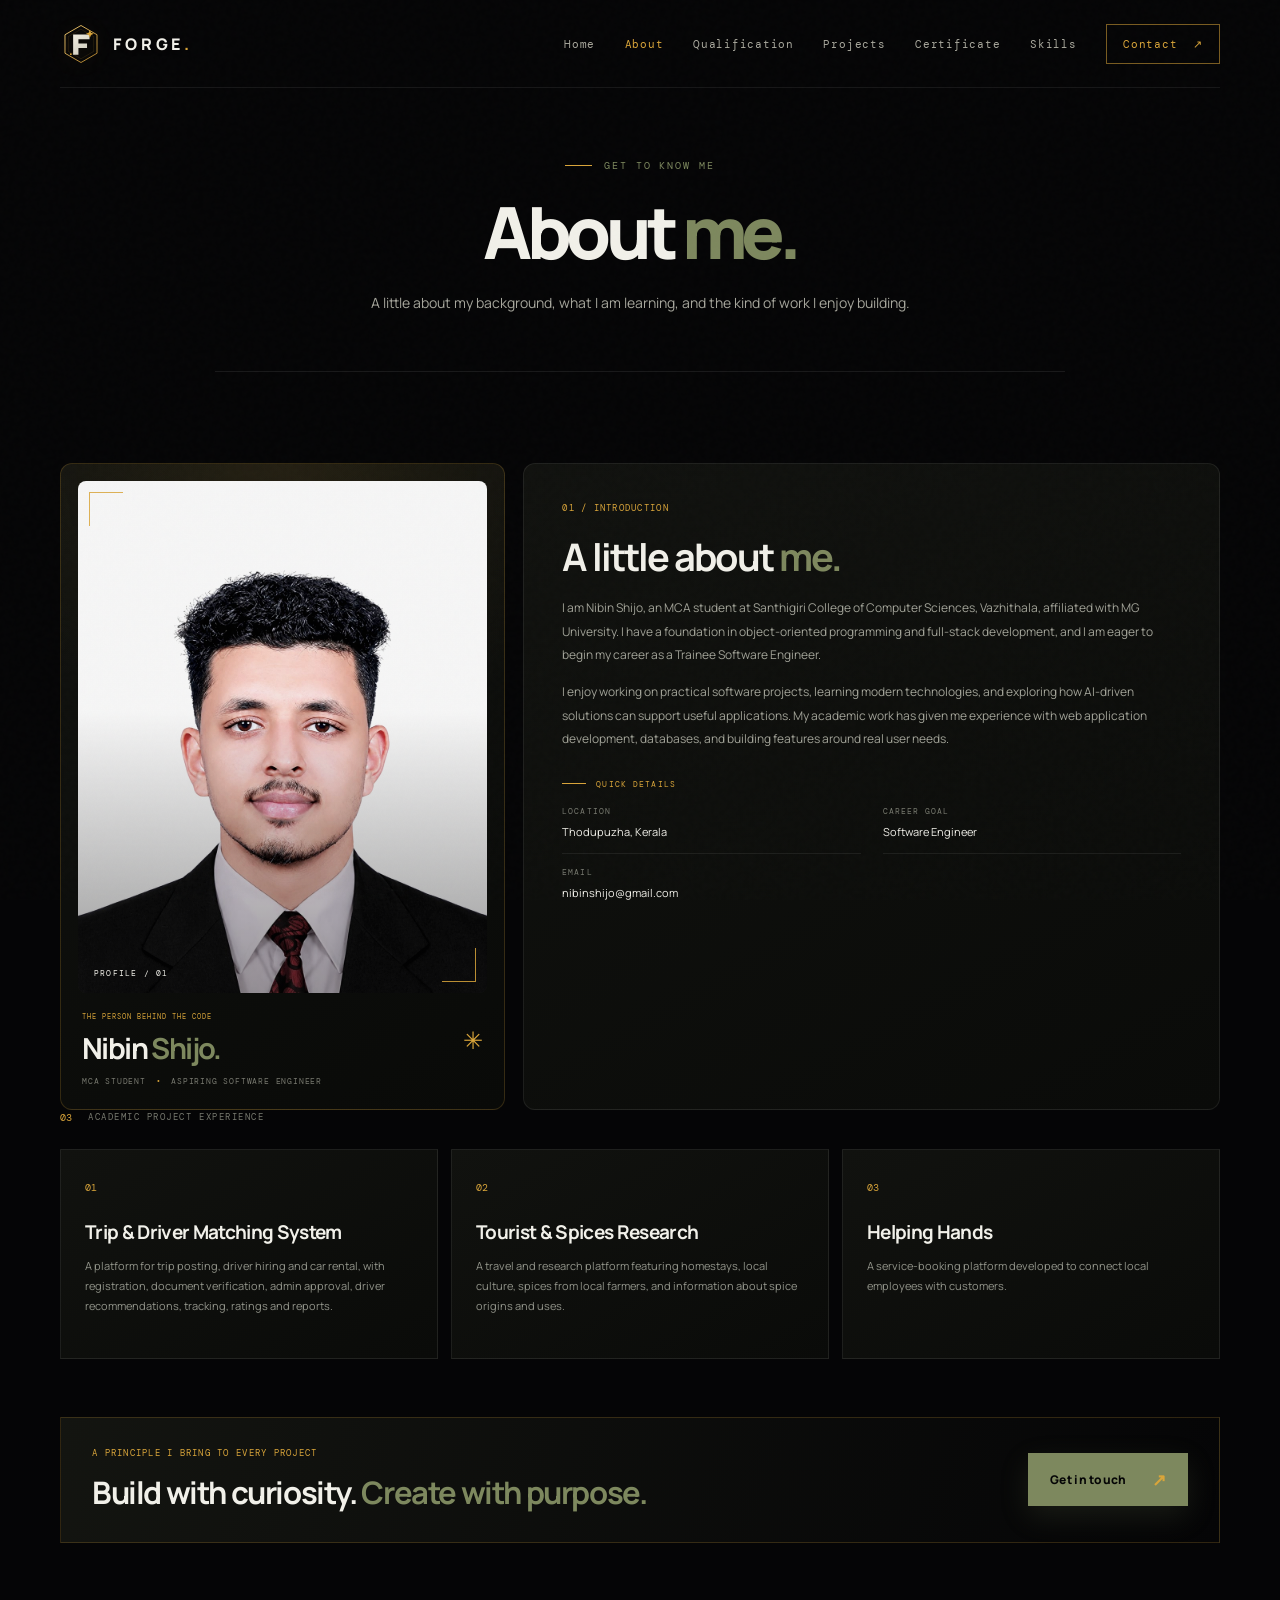
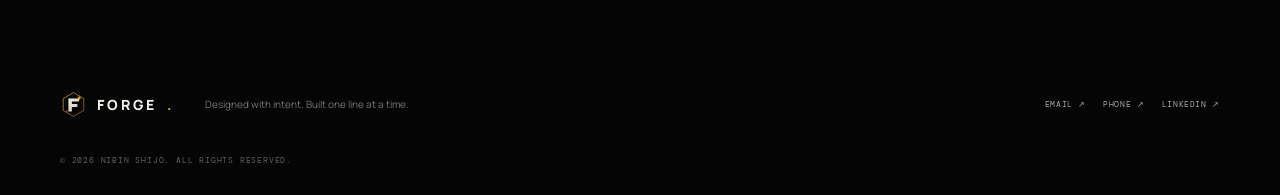
==== commit fee4640b: "updated" ====
--- a/about.html
+++ b/about.html
@@ -15,7 +15,7 @@
   <div class="page-noise" aria-hidden="true"></div>
   <header class="site-header">
     <a class="brand" href="index.html" aria-label="FORGE home">
-      <span class="brand-mark">F</span>
+      <span class="brand-mark" aria-hidden="true"><img src="Assets/images/forge-symbol.svg" alt=""></span>
       <span class="brand-name">FORGE<span class="brand-period">.</span></span>
     </a>
     <button class="menu-toggle" type="button" aria-label="Open navigation" aria-expanded="false" aria-controls="primary-navigation">
@@ -37,22 +37,40 @@
       <h1>About <span>me.</span></h1>
       <p class="page-intro">A little about my background, what I am learning, and the kind of work I enjoy building.</p>
     </section>
-    <section class="content-grid about-grid" aria-label="About Nibin">
+    <section class="content-grid about-grid about-intro-grid" aria-label="About Nibin">
+      <aside class="about-portrait-card" aria-label="Portrait of Nibin Shijo">
+        <div class="about-photo-frame">
+          <img src="Assets/images/profile1.jpeg" alt="Portrait photograph of Nibin Shijo" loading="lazy" />
+          <span class="about-photo-corner about-photo-corner-top" aria-hidden="true"></span>
+          <span class="about-photo-corner about-photo-corner-bottom" aria-hidden="true"></span>
+          <span class="about-photo-index">PROFILE / 01</span>
+        </div>
+        <div class="about-photo-caption">
+          <div>
+            <p class="panel-index">THE PERSON BEHIND THE CODE</p>
+            <h2>Nibin <span>Shijo.</span></h2>
+          </div>
+          <span class="about-photo-spark" aria-hidden="true">✳</span>
+        </div>
+        <p class="about-photo-role">MCA STUDENT <span>•</span> ASPIRING SOFTWARE ENGINEER</p>
+      </aside>
+
       <article class="info-panel about-main-panel">
         <p class="panel-index">01 / INTRODUCTION</p>
         <h2>A little about <span>me.</span></h2>
         <p>I am Nibin Shijo, an MCA student at Santhigiri College of Computer Sciences, Vazhithala, affiliated with MG University. I have a foundation in object-oriented programming and full-stack development, and I am eager to begin my career as a Trainee Software Engineer.</p>
         <p>I enjoy working on practical software projects, learning modern technologies, and exploring how AI-driven solutions can support useful applications. My academic work has given me experience with web application development, databases, and building features around real user needs.</p>
-      </article>
-      <aside class="info-panel about-side-panel">
-        <p class="panel-index">02 / QUICK DETAILS</p>
-        <dl class="detail-list">
+
+        <div class="about-details-heading">
+          <span class="about-details-line"></span>
+          <span>QUICK DETAILS</span>
+        </div>
+        <dl class="detail-list about-detail-list">
           <div><dt>LOCATION</dt><dd>Thodupuzha, Kerala</dd></div>
-          <!-- <div><dt>EDUCATION</dt><dd>Master of Computer Applications</dd></div> -->
           <div><dt>CAREER GOAL</dt><dd>Software Engineer</dd></div>
           <div><dt>EMAIL</dt><dd><a href="mailto:nibinshijo@gmail.com">nibinshijo@gmail.com</a></dd></div>
         </dl>
-      </aside>
+      </article>
     </section>
 
     <section class="content-section" aria-labelledby="projects-about-title">
@@ -70,7 +88,7 @@
     </section>
   </main>
   <footer class="site-footer section-shell">
-    <a class="footer-brand" href="index.html">FORGE<span>.</span></a>
+    <a class="footer-brand" href="index.html"><img class="footer-brand-mark" src="Assets/images/forge-symbol.svg" alt="" aria-hidden="true">FORGE<span>.</span></a>
     <p>Designed with intent. Built one line at a time.</p>
     <div class="footer-links">
       <a href="mailto:nibinshijo@gmail.com">EMAIL ↗</a>
--- a/Assets/css/style.css
+++ b/Assets/css/style.css
@@ -241,7 +241,7 @@
     font-weight: 800;
 }
 
-h1 span:first-child {
+h1 > .name-accent {
     color: var(--olive);
 }
 
@@ -4007,3 +4007,1501 @@
     }
 
 }
+
+
+/* =====================================================
+   25. POLISHED ALTERNATING QUALIFICATION JOURNEY
+===================================================== */
+.q-timeline {
+    width: min(980px, 100%);
+    padding: 12px 0 20px;
+}
+.q-timeline::before {
+    left: 50%;
+    background: linear-gradient(to bottom, transparent, rgba(217,165,58,.78) 8%, rgba(125,136,94,.65) 92%, transparent);
+}
+.q-timeline-item {
+    display: grid;
+    grid-template-columns: minmax(0, 1fr) 54px minmax(0, 1fr);
+    align-items: center;
+    gap: 0;
+    min-height: 220px;
+    padding: 24px 0;
+}
+.q-timeline-marker {
+    position: relative;
+    top: auto;
+    left: auto;
+    grid-column: 2;
+    grid-row: 1;
+    justify-self: center;
+    align-self: center;
+    width: 17px;
+    height: 17px;
+    transform: none;
+    box-shadow: 0 0 0 7px rgba(217,165,58,.08), 0 0 22px rgba(217,165,58,.16);
+}
+.q-education-card {
+    width: min(100%, 420px);
+    min-height: 185px;
+    padding: 30px;
+    text-align: left;
+    border-radius: 15px;
+    background:
+        radial-gradient(circle at 100% 0, rgba(217,165,58,.10), transparent 38%),
+        linear-gradient(145deg, rgba(125,136,94,.13), #10110e 66%);
+}
+.q-timeline-item:nth-child(odd) .q-education-card {
+    grid-column: 1;
+    grid-row: 1;
+    justify-self: end;
+}
+.q-timeline-item:nth-child(even) .q-education-card {
+    grid-column: 3;
+    grid-row: 1;
+    justify-self: start;
+}
+.q-education-card::before {
+    left: 0;
+    width: 72px;
+    transform: none;
+}
+.q-education-card::after {
+    right: 12px;
+    bottom: -30px;
+    font-size: 125px;
+    opacity: .8;
+}
+.q-institution {
+    margin: 0 0 20px;
+}
+.q-stage {
+    margin-bottom: 16px;
+}
+.q-timeline-item:nth-child(odd) .q-education-card {
+    animation: qCardSlideLeft .7s cubic-bezier(.2,.75,.25,1) both;
+}
+.q-timeline-item:nth-child(even) .q-education-card {
+    animation: qCardSlideRight .7s cubic-bezier(.2,.75,.25,1) both;
+}
+.q-timeline-item:nth-child(2) .q-education-card { animation-delay: .12s; }
+.q-timeline-item:nth-child(3) .q-education-card { animation-delay: .22s; }
+.q-timeline-item:nth-child(4) .q-education-card { animation-delay: .32s; }
+
+@keyframes qCardSlideLeft {
+    from { opacity: 0; transform: translateX(-28px) translateY(12px); }
+    to { opacity: 1; transform: translateX(0) translateY(0); }
+}
+@keyframes qCardSlideRight {
+    from { opacity: 0; transform: translateX(28px) translateY(12px); }
+    to { opacity: 1; transform: translateX(0) translateY(0); }
+}
+.q-education-card:hover {
+    transform: translateY(-7px) scale(1.012);
+}
+
+/* =====================================================
+   26. SKILLS PAGE - RESPONSIVE MOTION DETAILS
+===================================================== */
+.skill-panel {
+    isolation: isolate;
+}
+.skill-panel::after {
+    content: "";
+    position: absolute;
+    inset: 0;
+    z-index: -1;
+    pointer-events: none;
+    opacity: 0;
+    background: linear-gradient(115deg, transparent 15%, rgba(217,165,58,.08) 48%, transparent 78%);
+    transform: translateX(-110%);
+}
+.skill-panel:hover::after,
+.skill-panel:focus-within::after {
+    opacity: 1;
+    animation: skillSheen 1s ease;
+}
+.skill-panel-icon {
+    box-shadow: 0 0 0 0 rgba(217,165,58,0);
+}
+.skill-panel:hover .skill-panel-icon {
+    box-shadow: 0 0 24px rgba(217,165,58,.12);
+}
+.skill-chip-list span {
+    position: relative;
+    overflow: hidden;
+    animation: chipPop .55s cubic-bezier(.2,.75,.25,1) both;
+}
+.skill-chip-list span:nth-child(2) { animation-delay: .06s; }
+.skill-chip-list span:nth-child(3) { animation-delay: .12s; }
+.skill-chip-list span:nth-child(4) { animation-delay: .18s; }
+.technology-cloud span {
+    animation: chipFloatIn .6s cubic-bezier(.2,.75,.25,1) both;
+}
+.technology-cloud span:nth-child(2n) { animation-delay: .07s; }
+.technology-cloud span:nth-child(3n) { animation-delay: .14s; }
+.technology-cloud-wrapper::after {
+    content: "";
+    position: absolute;
+    top: -35%;
+    right: -12%;
+    width: 240px;
+    aspect-ratio: 1;
+    border: 1px solid rgba(217,165,58,.08);
+    border-radius: 50%;
+    box-shadow: 0 0 0 22px rgba(217,165,58,.018), 0 0 0 48px rgba(125,136,94,.018);
+    pointer-events: none;
+    animation: orbitDrift 12s ease-in-out infinite alternate;
+}
+.tech-live-dot {
+    flex: 0 0 auto;
+}
+.skills-callout {
+    isolation: isolate;
+}
+.skills-callout::before {
+    content: "";
+    position: absolute;
+    width: 240px;
+    height: 240px;
+    right: 15%;
+    top: -160px;
+    border-radius: 50%;
+    background: rgba(217,165,58,.09);
+    filter: blur(35px);
+    z-index: -1;
+    animation: calloutGlow 6s ease-in-out infinite alternate;
+}
+.reveal-card {
+    opacity: 1;
+}
+.js-reveal {
+    opacity: 0;
+    transform: translateY(24px);
+    transition: opacity .7s ease, transform .7s cubic-bezier(.2,.75,.25,1);
+}
+.js-reveal.is-visible {
+    opacity: 1;
+    transform: translateY(0);
+}
+@keyframes skillSheen {
+    0% { transform: translateX(-110%); }
+    100% { transform: translateX(110%); }
+}
+@keyframes chipPop {
+    from { opacity: 0; transform: translateY(9px) scale(.96); }
+    to { opacity: 1; transform: translateY(0) scale(1); }
+}
+@keyframes chipFloatIn {
+    from { opacity: 0; transform: translateY(12px) scale(.97); }
+    to { opacity: 1; transform: translateY(0) scale(1); }
+}
+@keyframes orbitDrift {
+    from { transform: translate(0,0) rotate(0deg); }
+    to { transform: translate(-18px,15px) rotate(18deg); }
+}
+@keyframes calloutGlow {
+    from { transform: translateX(-18px) scale(.9); opacity: .45; }
+    to { transform: translateX(22px) scale(1.12); opacity: .9; }
+}
+
+@media (max-width: 700px) {
+    .q-timeline {
+        width: 100%;
+        padding-left: 0;
+    }
+    .q-timeline::before {
+        left: 10px;
+        transform: none;
+    }
+    .q-timeline-item {
+        display: grid;
+        grid-template-columns: 22px minmax(0, 1fr);
+        gap: 13px;
+        min-height: 0;
+        padding: 15px 0 22px;
+    }
+    .q-timeline-marker {
+        grid-column: 1;
+        grid-row: 1;
+        align-self: start;
+        justify-self: center;
+        margin-top: 22px;
+        width: 14px;
+        height: 14px;
+    }
+    .q-timeline-item:nth-child(odd) .q-education-card,
+    .q-timeline-item:nth-child(even) .q-education-card {
+        grid-column: 2;
+        grid-row: 1;
+        justify-self: stretch;
+        width: 100%;
+        min-height: 0;
+        padding: 23px 20px;
+        animation-name: qMobileCardIn;
+    }
+    .q-education-card h3 {
+        font-size: 19px;
+    }
+    .q-education-card::after {
+        font-size: 88px;
+        right: 7px;
+        bottom: -18px;
+    }
+    .q-heading {
+        margin: 58px auto 54px;
+    }
+    .q-heading-meta {
+        gap: 7px;
+    }
+    .q-heading-meta span {
+        font-size: 8px;
+        padding: 8px 10px;
+    }
+    .skill-panel {
+        min-height: 250px;
+        transform: none;
+    }
+    .skill-panel:hover {
+        transform: translateY(-4px);
+    }
+    .skill-chip-list {
+        gap: 8px;
+    }
+    .skill-chip-list span {
+        padding: 10px 13px;
+        font-size: 11px;
+    }
+    .technology-cloud-wrapper::after {
+        width: 150px;
+        right: -50px;
+    }
+    .technology-cloud span {
+        min-height: 42px;
+        padding: 11px 14px;
+        font-size: 11px;
+    }
+    .skills-callout::before {
+        right: -30px;
+        top: -175px;
+    }
+}
+@keyframes qMobileCardIn {
+    from { opacity: 0; transform: translateY(15px); }
+    to { opacity: 1; transform: translateY(0); }
+}
+@media (prefers-reduced-motion: reduce) {
+    .q-timeline-item,
+    .q-education-card,
+    .skill-panel,
+    .skill-chip-list span,
+    .technology-cloud span,
+    .technology-cloud-wrapper::after,
+    .skills-callout::before {
+        animation: none !important;
+    }
+    .js-reveal,
+    .js-reveal.is-visible {
+        opacity: 1;
+        transform: none;
+        transition: none;
+    }
+}
+
+
+/* ==========================================
+   FORGE - SMALL QUALIFICATION DETAILS POPUP
+========================================== */
+
+/* Clickable qualification cards */
+.qualification-trigger {
+    cursor: pointer;
+}
+
+.qualification-trigger:focus-visible .q-education-card {
+    outline: 2px solid #d6ff3f;
+    outline-offset: 5px;
+}
+
+.qualification-hint {
+    margin-top: 12px;
+    color: #d6ff3f;
+    font-family: 'DM Mono', monospace;
+    font-size: 9px;
+    letter-spacing: 1.5px;
+}
+
+.qualification-more {
+    display: inline-block;
+    margin-top: 15px;
+    color: #d6ff3f;
+    font-family: 'DM Mono', monospace;
+    font-size: 9px;
+    letter-spacing: 1px;
+}
+
+/* Popup background */
+.qualification-modal[hidden] {
+    display: none !important;
+}
+
+.qualification-modal {
+    position: fixed;
+    inset: 0;
+    z-index: 99999;
+    display: flex;
+    align-items: center;
+    justify-content: center;
+    padding: 15px;
+}
+
+/* Dark overlay */
+.qualification-modal-backdrop {
+    position: absolute;
+    inset: 0;
+    width: 100%;
+    height: 100%;
+    border: none;
+    background: rgba(0, 0, 0, 0.78);
+    backdrop-filter: blur(5px);
+    cursor: default;
+}
+
+/* SMALL POPUP BOX */
+.qualification-modal-dialog {
+    position: relative;
+    z-index: 2;
+
+    width: 100%;
+    max-width: 390px;
+    max-height: 78vh;
+    overflow-y: auto;
+
+    padding: 25px 24px;
+
+    background: #141511;
+    color: #ffffff;
+
+    border: 1px solid rgba(214, 255, 63, 0.35);
+    border-radius: 15px;
+
+    box-shadow:
+        0 15px 50px rgba(0, 0, 0, 0.6),
+        0 0 20px rgba(214, 255, 63, 0.06);
+
+    animation: smallPopupOpen 0.25s ease-out;
+}
+
+/* Top accent */
+.modal-top-line {
+    position: absolute;
+    top: 0;
+    left: 24px;
+    width: 55px;
+    height: 3px;
+    background: #d6ff3f;
+    border-radius: 0 0 5px 5px;
+}
+
+/* Opening animation */
+@keyframes smallPopupOpen {
+    from {
+        opacity: 0;
+        transform: translateY(12px) scale(0.96);
+    }
+
+    to {
+        opacity: 1;
+        transform: translateY(0) scale(1);
+    }
+}
+
+/* Close button */
+.qualification-modal-close {
+    position: absolute;
+    top: 12px;
+    right: 13px;
+
+    width: 30px;
+    height: 30px;
+
+    border: 1px solid rgba(255,255,255,0.12);
+    border-radius: 50%;
+
+    background: rgba(255,255,255,0.06);
+    color: #ffffff;
+
+    font-size: 21px;
+    line-height: 1;
+    cursor: pointer;
+
+    transition: 0.25s ease;
+}
+
+.qualification-modal-close:hover {
+    background: #d6ff3f;
+    color: #111111;
+    transform: rotate(90deg);
+}
+
+/* Small heading */
+.modal-kicker {
+    margin: 4px 35px 10px 0;
+
+    color: #d6ff3f;
+
+    font-family: 'DM Mono', monospace;
+    font-size: 9px;
+    letter-spacing: 1.5px;
+}
+
+/* Institution name */
+.qualification-modal-dialog h2 {
+    margin: 0 25px 10px 0;
+
+    color: #ffffff;
+
+    font-family: 'Manrope', sans-serif;
+    font-size: 20px;
+    font-weight: 800;
+    line-height: 1.4;
+}
+
+/* Description */
+#modal-description {
+    margin: 0 0 16px;
+
+    color: #b5b5b5;
+
+    font-family: 'Manrope', sans-serif;
+    font-size: 11px;
+    line-height: 1.7;
+}
+
+/* Institution details */
+.modal-facts {
+    display: grid;
+    grid-template-columns: 1fr 1fr;
+    gap: 8px;
+
+    margin-bottom: 17px;
+}
+
+.modal-fact-item {
+    min-width: 0;
+    padding: 10px;
+
+    border: 1px solid rgba(255,255,255,0.09);
+    border-radius: 8px;
+
+    background: rgba(255,255,255,0.035);
+}
+
+.modal-fact-label {
+    display: block;
+    margin-bottom: 5px;
+
+    color: #d6ff3f;
+
+    font-family: 'DM Mono', monospace;
+    font-size: 8px;
+    letter-spacing: 0.8px;
+    text-transform: uppercase;
+}
+
+.modal-fact-value {
+    display: block;
+
+    color: #ffffff;
+
+    font-family: 'Manrope', sans-serif;
+    font-size: 11px;
+    line-height: 1.5;
+    overflow-wrap: anywhere;
+}
+
+/* Website button */
+#modal-website {
+    display: inline-block;
+
+    padding: 9px 13px;
+
+    border: 1px solid #d6ff3f;
+    border-radius: 5px;
+
+    background: #d6ff3f;
+    color: #111111;
+
+    font-family: 'DM Mono', monospace;
+    font-size: 9px;
+    font-weight: 500;
+    letter-spacing: 0.5px;
+
+    text-decoration: none;
+    transition: 0.25s ease;
+}
+
+#modal-website:hover {
+    background: transparent;
+    color: #d6ff3f;
+}
+
+/* Prevent background scrolling */
+body.modal-open {
+    overflow: hidden;
+}
+
+/* Mobile */
+@media (max-width: 480px) {
+
+    .qualification-modal {
+        padding: 12px;
+    }
+
+    .qualification-modal-dialog {
+        max-width: 340px;
+        max-height: 82vh;
+        padding: 23px 18px;
+    }
+
+    .qualification-modal-dialog h2 {
+        font-size: 18px;
+    }
+
+    #modal-description {
+        font-size: 11px;
+    }
+
+    .modal-facts {
+        gap: 7px;
+    }
+
+    .modal-fact-item {
+        padding: 9px;
+    }
+}
+
+/* Accessibility */
+@media (prefers-reduced-motion: reduce) {
+    .qualification-modal-dialog {
+        animation: none;
+    }
+
+    .qualification-modal-close,
+    #modal-website {
+        transition: none;
+    }
+}
+
+
+
+/* =====================================================
+   30. FORGE BRAND MARK + REFINED WORDMARK
+===================================================== */
+.brand {
+    gap: 11px;
+}
+.brand-mark {
+    width: 42px;
+    height: 42px;
+    display: grid;
+    place-items: center;
+    border: 0;
+    transform: none;
+    transition: transform .45s cubic-bezier(.2,.75,.25,1), filter .45s ease;
+}
+.brand-mark img {
+    display: block;
+    width: 100%;
+    height: 100%;
+    filter: drop-shadow(0 3px 10px rgba(217,165,58,.12));
+}
+.brand:hover .brand-mark {
+    transform: rotate(-7deg) scale(1.07);
+    filter: drop-shadow(0 0 12px rgba(217,165,58,.18));
+}
+.brand-name {
+    font-size: 16px;
+    letter-spacing: .24em;
+    text-shadow: 0 0 22px rgba(217,165,58,.08);
+}
+.footer-brand {
+    display: inline-flex;
+    align-items: center;
+    gap: 10px;
+    letter-spacing: .22em;
+}
+.footer-brand-mark {
+    width: 27px;
+    height: 27px;
+    display: block;
+}
+
+/* =====================================================
+   31. SKILLS - DIFFERENT MOTIONS FOR EACH TOOL
+===================================================== */
+.toolkit-showcase {
+    padding: clamp(22px, 3.2vw, 38px);
+    border-color: rgba(217,165,58,.24);
+    background:
+        radial-gradient(ellipse at 90% 0%, rgba(217,165,58,.09), transparent 36%),
+        radial-gradient(ellipse at 0% 100%, rgba(125,136,94,.10), transparent 42%),
+        #0b0c0a;
+}
+.toolkit-showcase::before {
+    content: "";
+    position: absolute;
+    inset: 12px;
+    border: 1px solid rgba(255,255,255,.035);
+    border-radius: 9px;
+    pointer-events: none;
+}
+.technology-cloud-heading {
+    position: relative;
+    z-index: 1;
+    margin-bottom: 24px;
+}
+.toolkit-heading-note {
+    margin-left: auto;
+    color: rgba(162,163,151,.62);
+    font: 8px var(--font-mono);
+    letter-spacing: .12em;
+}
+.toolkit-grid {
+    position: relative;
+    z-index: 1;
+    display: grid;
+    grid-template-columns: repeat(4, minmax(0, 1fr));
+    gap: 13px;
+}
+.toolkit-card {
+    --tool-glow: rgba(217,165,58,.13);
+    position: relative;
+    min-height: 158px;
+    padding: 17px 17px 18px;
+    overflow: hidden;
+    isolation: isolate;
+    border: 1px solid rgba(255,255,255,.085);
+    border-radius: 10px;
+    background: linear-gradient(145deg, rgba(255,255,255,.045), rgba(255,255,255,.012) 68%), #10110e;
+    transition: border-color .35s ease, box-shadow .35s ease, background .35s ease, transform .35s ease;
+}
+.toolkit-card::before {
+    content: "";
+    position: absolute;
+    z-index: -1;
+    width: 110px;
+    height: 110px;
+    right: -55px;
+    top: -58px;
+    border-radius: 50%;
+    background: var(--tool-glow);
+    filter: blur(19px);
+    transition: transform .45s ease, opacity .45s ease;
+}
+.toolkit-card::after {
+    content: "";
+    position: absolute;
+    left: 0;
+    right: 0;
+    bottom: 0;
+    height: 2px;
+    background: linear-gradient(90deg, transparent, var(--brass), transparent);
+    transform: scaleX(.15);
+    opacity: 0;
+    transition: transform .4s ease, opacity .4s ease;
+}
+.toolkit-card:hover {
+    transform: translateY(-7px);
+    border-color: rgba(217,165,58,.42);
+    box-shadow: 0 16px 34px rgba(0,0,0,.24), 0 0 25px rgba(217,165,58,.045);
+    background: linear-gradient(145deg, rgba(217,165,58,.07), rgba(255,255,255,.012) 70%), #10110e;
+}
+.toolkit-card:hover::before { transform: scale(1.7); }
+.toolkit-card:hover::after { transform: scaleX(1); opacity: .9; }
+.toolkit-card-top {
+    display: flex;
+    align-items: center;
+    justify-content: space-between;
+    gap: 8px;
+    margin-bottom: 19px;
+}
+.toolkit-symbol {
+    width: 39px;
+    height: 39px;
+    display: grid;
+    place-items: center;
+    flex: 0 0 auto;
+    border: 1px solid rgba(217,165,58,.28);
+    border-radius: 10px;
+    color: var(--brass);
+    background: rgba(217,165,58,.075);
+    font: 800 18px var(--font-main);
+    letter-spacing: -.05em;
+    transform-origin: center;
+}
+.toolkit-card[data-tool-motion="tilt"] .toolkit-symbol { font-size: 13px; }
+.toolkit-kind {
+    color: rgba(162,163,151,.7);
+    text-align: right;
+    font: 7px var(--font-mono);
+    letter-spacing: .08em;
+}
+.toolkit-card h3 {
+    position: relative;
+    margin: 0 0 5px;
+    color: var(--white);
+    font-size: 15px;
+    font-weight: 800;
+    letter-spacing: -.025em;
+}
+.toolkit-card p {
+    color: #92948a;
+    font-size: 10px;
+    line-height: 1.6;
+}
+.toolkit-card-index {
+    position: absolute;
+    right: 15px;
+    bottom: 13px;
+    color: rgba(217,165,58,.34);
+    font: 8px var(--font-mono);
+    letter-spacing: .08em;
+}
+/* Entrance directions vary by tool; animation begins only when scrolled into view. */
+.toolkit-card.js-reveal {
+    opacity: 0;
+    transform: translateY(22px) scale(.96);
+    transition: opacity .65s ease var(--reveal-delay, 0ms), transform .72s cubic-bezier(.2,.75,.25,1) var(--reveal-delay, 0ms), border-color .35s ease, box-shadow .35s ease, background .35s ease;
+}
+.toolkit-card.js-reveal:nth-child(4n+1) { transform: translateX(-34px) rotate(-2deg) scale(.96); }
+.toolkit-card.js-reveal:nth-child(4n+2) { transform: translateY(30px) scale(.88); }
+.toolkit-card.js-reveal:nth-child(4n+3) { transform: translateX(34px) rotate(2deg) scale(.96); }
+.toolkit-card.js-reveal:nth-child(4n) { transform: translateY(-26px) rotateX(14deg) scale(.94); }
+.toolkit-card.js-reveal.is-visible { opacity: 1; transform: translate(0,0) rotate(0) rotateX(0) scale(1); }
+.toolkit-card.js-reveal.is-visible:hover { transform: translateY(-7px); }
+/* Every toolkit emblem has a distinct, restrained idle motion. */
+.toolkit-card.is-visible[data-tool-motion="forge"] .toolkit-symbol { animation: forgeHeat 3.8s ease-in-out infinite; }
+.toolkit-card.is-visible[data-tool-motion="pop"] .toolkit-symbol { animation: toolPop 3.2s ease-in-out infinite; }
+.toolkit-card.is-visible[data-tool-motion="flip"] .toolkit-symbol { animation: toolFlip 5.4s ease-in-out infinite; }
+.toolkit-card.is-visible[data-tool-motion="slide"] .toolkit-symbol { animation: toolSlide 3.6s ease-in-out infinite; }
+.toolkit-card.is-visible[data-tool-motion="orbit"] .toolkit-symbol { animation: toolOrbit 6s linear infinite; }
+.toolkit-card.is-visible[data-tool-motion="rise"] .toolkit-symbol { animation: toolRise 3.4s ease-in-out infinite; }
+.toolkit-card.is-visible[data-tool-motion="glow"] .toolkit-symbol { animation: toolGlow 2.8s ease-in-out infinite alternate; }
+.toolkit-card.is-visible[data-tool-motion="tilt"] .toolkit-symbol { animation: toolTilt 4s ease-in-out infinite; }
+@keyframes forgeHeat { 0%,100% { box-shadow: 0 0 0 rgba(217,165,58,0); } 50% { box-shadow: 0 0 20px rgba(217,165,58,.22); transform: translateY(-3px); } }
+@keyframes toolPop { 0%,100% { transform: scale(1); } 45% { transform: scale(1.12); } 60% { transform: scale(.97); } }
+@keyframes toolFlip { 0%,78%,100% { transform: rotateY(0); } 88% { transform: rotateY(180deg); } }
+@keyframes toolSlide { 0%,100% { transform: translateX(0); } 50% { transform: translateX(5px); } }
+@keyframes toolOrbit { to { transform: rotate(360deg); } }
+@keyframes toolRise { 0%,100% { transform: translateY(0); } 50% { transform: translateY(-5px); } }
+@keyframes toolGlow { from { box-shadow: 0 0 0 rgba(217,165,58,0); } to { box-shadow: 0 0 18px rgba(217,165,58,.28); } }
+@keyframes toolTilt { 0%,100% { transform: rotate(0); } 50% { transform: rotate(-7deg); } }
+
+/* Extra movement variety for the programming / web / database chips. */
+.skill-chip-list span:nth-child(4n+1) { animation: chipDrift .55s cubic-bezier(.2,.75,.25,1) both; }
+.skill-chip-list span:nth-child(4n+2) { animation: chipScale .62s cubic-bezier(.2,.75,.25,1) both; }
+.skill-chip-list span:nth-child(4n+3) { animation: chipSlide .68s cubic-bezier(.2,.75,.25,1) both; }
+@keyframes chipDrift { from { opacity: 0; transform: translateY(14px) rotate(-3deg); } to { opacity: 1; transform: translateY(0) rotate(0); } }
+@keyframes chipScale { from { opacity: 0; transform: scale(.78); } to { opacity: 1; transform: scale(1); } }
+@keyframes chipSlide { from { opacity: 0; transform: translateX(16px); } to { opacity: 1; transform: translateX(0); } }
+
+/* =====================================================
+   32. ABOUT - PORTRAIT FEATURE
+===================================================== */
+.about-intro-grid {
+    grid-template-columns: minmax(260px, .78fr) minmax(0, 1.22fr);
+    align-items: stretch;
+    gap: 18px;
+}
+.about-portrait-card {
+    position: relative;
+    min-width: 0;
+    padding: 17px;
+    overflow: hidden;
+    border: 1px solid rgba(217,165,58,.2);
+    border-radius: 12px;
+    background: radial-gradient(circle at 50% 0, rgba(217,165,58,.1), transparent 45%), linear-gradient(150deg,#11120f,#090a08);
+}
+.about-photo-frame {
+    position: relative;
+    width: 100%;
+    aspect-ratio: 4 / 5;
+    overflow: hidden;
+    border-radius: 8px;
+    background: #171813;
+}
+.about-photo-frame::after {
+    content: "";
+    position: absolute;
+    inset: 0;
+    background: linear-gradient(180deg, rgba(5,5,6,.04) 45%, rgba(5,5,6,.42) 100%);
+    pointer-events: none;
+}
+.about-photo-frame img {
+    display: block;
+    width: 100%;
+    height: 100%;
+    object-fit: cover;
+    object-position: center 24%;
+    filter: saturate(.84) contrast(1.04);
+    transition: transform .8s cubic-bezier(.2,.75,.25,1), filter .6s ease;
+}
+.about-portrait-card:hover .about-photo-frame img {
+    transform: scale(1.045);
+    filter: saturate(1) contrast(1.05);
+}
+.about-photo-corner {
+    position: absolute;
+    z-index: 2;
+    width: 34px;
+    height: 34px;
+    border-color: var(--brass);
+    border-style: solid;
+    opacity: .85;
+}
+.about-photo-corner-top { top: 11px; left: 11px; border-width: 1px 0 0 1px; }
+.about-photo-corner-bottom { right: 11px; bottom: 11px; border-width: 0 1px 1px 0; }
+.about-photo-index {
+    position: absolute;
+    z-index: 3;
+    left: 16px;
+    bottom: 15px;
+    color: #f1f0e9;
+    font: 8px var(--font-mono);
+    letter-spacing: .15em;
+}
+.about-photo-caption {
+    display: flex;
+    align-items: center;
+    justify-content: space-between;
+    gap: 12px;
+    padding: 19px 4px 8px;
+}
+.about-photo-caption .panel-index {
+    margin-bottom: 7px;
+    font-size: 7px;
+}
+.about-photo-caption h2 {
+    color: var(--white);
+    font-size: clamp(22px,2.5vw,29px);
+    letter-spacing: -.055em;
+}
+.about-photo-caption h2 span { color: var(--olive); }
+.about-photo-spark {
+    color: var(--brass);
+    font-size: 24px;
+    animation: forgeSpark 5s ease-in-out infinite;
+}
+@keyframes forgeSpark { 0%,100% { transform: rotate(0) scale(1); opacity: .65; } 50% { transform: rotate(75deg) scale(1.18); opacity: 1; } }
+.about-photo-role {
+    padding: 0 4px 6px;
+    color: rgba(162,163,151,.72);
+    font: 8px var(--font-mono);
+    letter-spacing: .1em;
+}
+.about-photo-role span { color: var(--brass); padding: 0 4px; }
+.about-main-panel {
+    border-radius: 12px;
+    padding: clamp(25px,3vw,38px);
+}
+.about-main-panel h2 { margin-bottom: 18px; }
+.about-details-heading {
+    display: flex;
+    align-items: center;
+    gap: 10px;
+    margin: 28px 0 4px;
+    color: var(--brass);
+    font: 8px var(--font-mono);
+    letter-spacing: .14em;
+}
+.about-details-line { width: 24px; height: 1px; background: var(--brass); }
+.about-detail-list {
+    display: grid;
+    grid-template-columns: repeat(2, minmax(0,1fr));
+    column-gap: 22px;
+}
+.about-detail-list > div { padding: 13px 0; }
+.about-detail-list > div:last-child { border-bottom: 0; grid-column: 1 / -1; }
+.about-detail-list dt { font-size: 8px; }
+.about-detail-list dd { font-size: 11px; }
+
+/* =====================================================
+   33. QUALIFICATION - REVEAL AS THE PAGE SCROLLS
+===================================================== */
+.q-timeline {
+    --timeline-progress: 0%;
+}
+.q-timeline::before {
+    z-index: 0;
+    background: rgba(217,165,58,.13);
+}
+.q-timeline::after {
+    content: "";
+    position: absolute;
+    z-index: 0;
+    top: 0;
+    left: 50%;
+    width: 2px;
+    height: var(--timeline-progress);
+    max-height: 100%;
+    transform: translateX(-50%);
+    border-radius: 3px;
+    background: linear-gradient(to bottom, #E7C16C, #D9A53A 65%, #7D885E);
+    box-shadow: 0 0 12px rgba(217,165,58,.24);
+    transition: height .12s linear;
+}
+.q-timeline-item {
+    z-index: 1;
+    opacity: 1;
+    animation: none;
+}
+.q-timeline-item.js-reveal {
+    opacity: 0;
+    transition: opacity .75s ease var(--reveal-delay, 0ms), transform .78s cubic-bezier(.2,.75,.25,1) var(--reveal-delay, 0ms);
+}
+.q-timeline-item:nth-child(odd).js-reveal { transform: translateX(-34px); }
+.q-timeline-item:nth-child(even).js-reveal { transform: translateX(34px); }
+.q-timeline-item.js-reveal.is-visible { opacity: 1; transform: translateX(0); }
+.q-education-card,
+.q-timeline-item:nth-child(odd) .q-education-card,
+.q-timeline-item:nth-child(even) .q-education-card {
+    animation: none;
+}
+.q-timeline-marker {
+    position: relative;
+    z-index: 2;
+    background: #090a08;
+    transition: background .35s ease, box-shadow .35s ease, transform .35s ease;
+}
+.q-timeline-item.is-visible .q-timeline-marker {
+    background: var(--brass);
+    box-shadow: 0 0 0 8px rgba(217,165,58,.1), 0 0 22px rgba(217,165,58,.3);
+}
+
+/* Scroll reveal for other page elements, only enabled when JavaScript is available. */
+.skill-panel.js-reveal,
+.about-portrait-card.js-reveal,
+.about-main-panel.js-reveal,
+.compact-card.js-reveal {
+    opacity: 0;
+    transform: translateY(26px);
+    transition: opacity .7s ease var(--reveal-delay, 0ms), transform .75s cubic-bezier(.2,.75,.25,1) var(--reveal-delay, 0ms), border-color .35s ease, box-shadow .35s ease;
+}
+.skill-panel.js-reveal { animation: none; }
+.skill-panel.js-reveal.is-visible,
+.about-portrait-card.js-reveal.is-visible,
+.about-main-panel.js-reveal.is-visible,
+.compact-card.js-reveal.is-visible {
+    opacity: 1;
+    transform: translateY(0);
+}
+
+/* Responsive tuning */
+@media (max-width: 1000px) {
+    .toolkit-grid { grid-template-columns: repeat(3, minmax(0,1fr)); }
+    .about-intro-grid { grid-template-columns: minmax(230px,.78fr) minmax(0,1.22fr); }
+}
+@media (max-width: 760px) {
+    .toolkit-grid { grid-template-columns: repeat(2, minmax(0,1fr)); }
+    .toolkit-heading-note { display: none; }
+    .about-intro-grid { grid-template-columns: minmax(0,1fr); }
+    .about-portrait-card { width: min(100%, 470px); margin-inline: auto; }
+    .about-photo-frame { aspect-ratio: 5 / 4; }
+    .about-photo-frame img { object-position: center 27%; }
+    .about-detail-list { grid-template-columns: 1fr 1fr; }
+    .q-timeline::after { left: 10px; }
+    .q-timeline-item:nth-child(odd).js-reveal,
+    .q-timeline-item:nth-child(even).js-reveal { transform: translateX(0) translateY(22px); }
+    .q-timeline-item.js-reveal.is-visible { transform: translateX(0) translateY(0); }
+}
+@media (max-width: 480px) {
+    .brand-mark { width: 38px; height: 38px; }
+    .brand-name { font-size: 14px; }
+    .toolkit-grid { gap: 9px; }
+    .toolkit-card { min-height: 145px; padding: 13px; }
+    .toolkit-card-top { align-items: flex-start; flex-direction: column; gap: 9px; margin-bottom: 13px; }
+    .toolkit-kind { text-align: left; font-size: 6px; }
+    .toolkit-symbol { width: 35px; height: 35px; }
+    .toolkit-card h3 { font-size: 14px; }
+    .toolkit-card p { font-size: 9px; }
+    .about-photo-frame { aspect-ratio: 4 / 5; }
+    .about-detail-list { grid-template-columns: 1fr; }
+    .about-main-panel { padding: 23px; }
+}
+@media (prefers-reduced-motion: reduce) {
+    .brand-mark,
+    .toolkit-card,
+    .toolkit-symbol,
+    .about-photo-frame img,
+    .about-photo-spark,
+    .q-timeline::after,
+    .q-timeline-marker,
+    .skill-chip-list span {
+        animation: none !important;
+        transition: none !important;
+    }
+    .toolkit-card.js-reveal,
+    .toolkit-card.js-reveal.is-visible,
+    .q-timeline-item.js-reveal,
+    .q-timeline-item.js-reveal.is-visible,
+    .skill-panel.js-reveal,
+    .skill-panel.js-reveal.is-visible,
+    .about-portrait-card.js-reveal,
+    .about-portrait-card.js-reveal.is-visible,
+    .about-main-panel.js-reveal,
+    .about-main-panel.js-reveal.is-visible,
+    .compact-card.js-reveal,
+    .compact-card.js-reveal.is-visible {
+        opacity: 1 !important;
+        transform: none !important;
+    }
+}
+
+
+/* =====================================================
+   34. HOME PAGE — FORGE MOTION SYSTEM
+   Staggered typography, cinematic hero, interactive cards
+===================================================== */
+
+body.home-motion-page {
+    --home-ease: cubic-bezier(.2,.78,.22,1);
+}
+
+/* Fine reading progress line */
+.home-scroll-progress {
+    position: fixed;
+    inset: 0 auto auto 0;
+    z-index: 100;
+    width: 100%;
+    height: 2px;
+    pointer-events: none;
+    background: linear-gradient(90deg, var(--olive), var(--brass), #f1d28d);
+    transform: scaleX(0);
+    transform-origin: left center;
+    box-shadow: 0 0 12px rgba(217,165,58,.45);
+}
+
+/* Soft technical atmosphere behind the hero */
+.hero {
+    isolation: isolate;
+}
+.hero::before,
+.hero::after {
+    content: "";
+    position: absolute;
+    pointer-events: none;
+    z-index: 0;
+}
+.hero::before {
+    width: min(58vw, 660px);
+    aspect-ratio: 1;
+    right: -13%;
+    top: -10%;
+    border-radius: 50%;
+    background: radial-gradient(circle, rgba(125,136,94,.16) 0, rgba(125,136,94,.07) 32%, transparent 68%);
+    filter: blur(10px);
+    animation: heroAtmosphere 10s ease-in-out infinite alternate;
+}
+.hero::after {
+    inset: 5% 0 11% 48%;
+    opacity: .22;
+    background-image: linear-gradient(rgba(217,165,58,.08) 1px, transparent 1px), linear-gradient(90deg, rgba(217,165,58,.08) 1px, transparent 1px);
+    background-size: 42px 42px;
+    mask-image: linear-gradient(90deg, transparent, #000 45%, transparent);
+    animation: heroGridDrift 22s linear infinite;
+}
+.hero-copy,
+.hero-visual,
+.hero-bottom-rule,
+.scroll-cue {
+    position: relative;
+    z-index: 1;
+}
+
+/* Hero entrance sequence */
+.home-motion-page .hero-copy [data-home-intro] {
+    opacity: 0;
+    animation: homeIntroRise .82s var(--home-ease) both;
+}
+.home-motion-page .hero-copy [data-home-intro="eyebrow"] { animation-delay: .10s; }
+.home-motion-page .hero-copy [data-home-intro="label"] { animation-delay: .23s; }
+.home-motion-page .hero-copy [data-home-intro="title"] { opacity: 1; animation: none; }
+.home-motion-page .hero-copy [data-home-intro="role"] { animation-delay: .90s; }
+.home-motion-page .hero-copy [data-home-intro="description"] { animation-delay: 1.08s; }
+.home-motion-page .hero-copy [data-home-intro="actions"] { animation-delay: 1.25s; }
+.home-motion-page .hero-copy [data-home-intro="meta"] { animation-delay: 1.42s; }
+.home-motion-page .hero-visual[data-home-intro] {
+    opacity: 0;
+    animation: heroVisualIn 1.1s var(--home-ease) .38s both;
+}
+.home-motion-page .eyebrow-line {
+    transform-origin: left center;
+    animation: eyebrowLineGrow .75s var(--home-ease) .25s both;
+}
+
+/* Character-by-character name reveal */
+#hero-title .name-letter {
+    display: inline-block;
+    opacity: 0;
+    transform: translateY(.72em) rotate(5deg) scale(.92);
+    transform-origin: 50% 100%;
+    animation: nameLetterIn .72s var(--home-ease) both;
+    animation-delay: calc(.42s + var(--letter-index, 0) * 42ms);
+    will-change: transform, opacity;
+}
+#hero-title .name-letter.space {
+    width: .23em;
+}
+#hero-title > .name-accent {
+    display: inline;
+    color: var(--olive);
+    text-shadow: 0 0 26px rgba(125,136,94,.12);
+}
+#hero-title > .name-accent .name-letter {
+    color: var(--olive);
+}
+#hero-title .heading-period {
+    display: inline-block;
+    animation: periodPulse 2.6s ease-in-out 1.6s infinite;
+}
+
+/* Role copy gets a small independent lift */
+.hero-role .role-phrase {
+    display: inline-block;
+    transition: color .3s ease, transform .3s ease;
+}
+.hero-role .role-phrase:hover {
+    color: var(--brass);
+    transform: translateY(-2px);
+}
+.role-divider {
+    display: inline-block;
+    animation: dividerBlink 2.2s ease-in-out 1.2s infinite;
+}
+
+/* Hero portrait and orbit animation */
+.home-motion-page .portrait-frame {
+    animation: portraitFloat 6.5s ease-in-out 1.2s infinite;
+    box-shadow: 0 0 0 12px rgba(125,136,94,.045), 0 22px 80px rgba(0,0,0,.45), 0 0 55px rgba(217,165,58,.08);
+}
+.home-motion-page .portrait-frame::before {
+    content: "";
+    position: absolute;
+    inset: -7px;
+    border: 1px solid rgba(217,165,58,.34);
+    border-radius: 50%;
+    border-right-color: transparent;
+    border-bottom-color: transparent;
+    animation: portraitHalo 9s linear infinite;
+    pointer-events: none;
+}
+.home-motion-page .portrait-photo {
+    animation: photoBreathe 9s ease-in-out 1.3s infinite alternate;
+}
+.home-motion-page .orbit-one { animation: orbitFloatOne 13s ease-in-out infinite alternate; }
+.home-motion-page .orbit-two { animation: orbitFloatTwo 17s ease-in-out infinite alternate; }
+.home-motion-page .orbit-one::after,
+.home-motion-page .orbit-two::after {
+    content: "";
+    position: absolute;
+    top: 15%;
+    left: 16%;
+    width: 7px;
+    height: 7px;
+    border-radius: 50%;
+    background: var(--brass);
+    box-shadow: 0 0 12px rgba(217,165,58,.65);
+}
+.home-motion-page .orbit-two::after {
+    top: auto;
+    left: auto;
+    right: 12%;
+    bottom: 18%;
+    width: 5px;
+    height: 5px;
+    background: var(--olive);
+    box-shadow: 0 0 13px rgba(125,136,94,.75);
+}
+
+/* Navigation micro-interactions */
+.home-motion-page .brand-mark {
+    transition: transform .55s var(--home-ease), box-shadow .35s ease, background .35s ease;
+    animation: brandMarkEnter .8s var(--home-ease) .08s both;
+}
+.home-motion-page .brand:hover .brand-mark {
+    transform: rotate(0deg) scale(1.08);
+    box-shadow: 0 0 20px rgba(217,165,58,.2);
+    background: rgba(217,165,58,.08);
+}
+.home-motion-page .brand-name {
+    display: inline-block;
+    animation: brandWordIn .8s var(--home-ease) .16s both;
+}
+.home-motion-page .nav-link {
+    position: relative;
+    transition: color .28s ease, transform .28s ease;
+}
+.home-motion-page .nav-link:not(.nav-contact)::after {
+    content: "";
+    position: absolute;
+    left: 0;
+    right: 0;
+    bottom: -7px;
+    height: 1px;
+    background: var(--brass);
+    transform: scaleX(0);
+    transform-origin: right;
+    transition: transform .32s var(--home-ease);
+}
+.home-motion-page .nav-link:not(.nav-contact):hover {
+    transform: translateY(-2px);
+}
+.home-motion-page .nav-link:not(.nav-contact):hover::after,
+.home-motion-page .nav-link.active::after {
+    transform: scaleX(1);
+    transform-origin: left;
+}
+
+/* Buttons: travelling highlight and arrow response */
+.hero-actions .button,
+.hero-actions .text-link {
+    position: relative;
+    overflow: hidden;
+}
+.hero-actions .button-primary::before {
+    content: "";
+    position: absolute;
+    top: -50%;
+    left: -75%;
+    width: 48%;
+    height: 200%;
+    background: linear-gradient(90deg, transparent, rgba(255,255,255,.34), transparent);
+    transform: skewX(-22deg);
+    transition: left .65s ease;
+}
+.hero-actions .button-primary:hover::before { left: 135%; }
+.hero-actions .button-primary span,
+.hero-actions .text-link span {
+    display: inline-block;
+    transition: transform .3s var(--home-ease);
+}
+.hero-actions .button-primary:hover span,
+.hero-actions .text-link:hover span { transform: translate(3px,-2px); }
+.hero-actions .text-link {
+    padding-bottom: 5px;
+}
+.hero-actions .text-link::after {
+    content: "";
+    position: absolute;
+    left: 0;
+    right: 16px;
+    bottom: 0;
+    height: 1px;
+    background: var(--brass);
+    transform: scaleX(0);
+    transform-origin: left;
+    transition: transform .35s ease;
+}
+.hero-actions .text-link:hover::after { transform: scaleX(1); }
+.availability-dot {
+    animation: availabilityPulse 2.5s ease-out infinite;
+}
+
+/* Scroll cue */
+.scroll-cue { animation: cueIn 1s ease 1.8s both; }
+.scroll-line {
+    position: relative;
+    overflow: hidden;
+}
+.scroll-line::after {
+    content: "";
+    position: absolute;
+    inset: 0;
+    background: #f1d28d;
+    transform: translateX(-110%);
+    animation: scrollLineTravel 2.3s ease-in-out 2s infinite;
+}
+
+/* Scroll-triggered reveals for the work, quote and footer sections */
+.home-motion-page .home-reveal {
+    opacity: 0;
+    transition: opacity .78s ease var(--home-delay, 0ms), transform .86s var(--home-ease) var(--home-delay, 0ms), filter .86s ease var(--home-delay, 0ms);
+    filter: blur(3px);
+}
+.home-motion-page .home-reveal[data-home-reveal="up"] { transform: translateY(35px); }
+.home-motion-page .home-reveal[data-home-reveal="down"] { transform: translateY(-24px); }
+.home-motion-page .home-reveal[data-home-reveal="left"] { transform: translateX(-42px); }
+.home-motion-page .home-reveal[data-home-reveal="right"] { transform: translateX(42px); }
+.home-motion-page .home-reveal[data-home-reveal="scale"] { transform: translateY(18px) scale(.96); }
+.home-motion-page .home-reveal.is-home-visible {
+    opacity: 1;
+    transform: none;
+    filter: blur(0);
+}
+.work-heading h2[data-home-reveal] { transition-delay: .08s; }
+
+/* Projects: ambient cursor light, depth and tactile hover */
+.project-grid { perspective: 1200px; }
+.project-card {
+    position: relative;
+    overflow: hidden;
+    isolation: isolate;
+    transform-style: preserve-3d;
+    will-change: transform;
+    transition: transform .42s var(--home-ease), border-color .35s ease, box-shadow .4s ease;
+}
+.project-card::before {
+    content: "";
+    position: absolute;
+    z-index: -1;
+    inset: 0;
+    opacity: 0;
+    pointer-events: none;
+    background: radial-gradient(260px circle at var(--spot-x, 50%) var(--spot-y, 0%), rgba(217,165,58,.16), transparent 68%);
+    transition: opacity .35s ease;
+}
+.project-card::after {
+    content: "";
+    position: absolute;
+    top: 0;
+    left: -110%;
+    width: 75%;
+    height: 1px;
+    background: linear-gradient(90deg, transparent, rgba(217,165,58,.8), transparent);
+    transition: left .8s ease;
+}
+.project-card:hover {
+    transform: perspective(900px) rotateX(var(--tilt-x, 0deg)) rotateY(var(--tilt-y, 0deg)) translateY(-8px);
+    border-color: rgba(217,165,58,.48);
+    box-shadow: 0 22px 55px rgba(0,0,0,.25), 0 0 30px rgba(217,165,58,.055);
+}
+.project-card:hover::before { opacity: 1; }
+.project-card:hover::after { left: 130%; }
+.project-card h3 {
+    transition: color .35s ease, transform .4s var(--home-ease);
+    transform-origin: left center;
+}
+.project-card:hover h3 {
+    color: #f3e5c6;
+    transform: translateX(3px);
+}
+.project-symbol {
+    transition: transform .38s var(--home-ease), color .3s ease;
+}
+.project-card:hover .project-symbol {
+    color: #f1d28d;
+    transform: translate(3px,-3px) rotate(45deg);
+}
+.project-tags span {
+    transition: color .25s ease, background .25s ease, border-color .25s ease, transform .25s ease;
+}
+.project-tags span:hover {
+    color: var(--black);
+    background: var(--brass);
+    border-color: var(--brass);
+    transform: translateY(-3px);
+}
+
+/* Quote statement and footer details */
+.quote-mark {
+    display: inline-block;
+    animation: quoteMarkFloat 4s ease-in-out infinite;
+}
+.quote-section blockquote span {
+    display: inline-block;
+    background: linear-gradient(100deg, var(--olive), #c2c99f, var(--olive));
+    background-size: 220% 100%;
+    -webkit-background-clip: text;
+    background-clip: text;
+    -webkit-text-fill-color: transparent;
+    animation: quoteTextShimmer 7s ease-in-out infinite;
+}
+.footer-brand-mark {
+    transition: transform .4s var(--home-ease), filter .4s ease;
+}
+.footer-brand:hover .footer-brand-mark {
+    transform: rotate(-12deg) scale(1.12);
+    filter: drop-shadow(0 0 7px rgba(217,165,58,.42));
+}
+.footer-links a {
+    position: relative;
+    transition: color .25s ease, transform .25s ease;
+}
+.footer-links a:hover { transform: translateY(-3px); }
+.footer-links a::after {
+    content: "";
+    position: absolute;
+    left: 0;
+    right: 0;
+    bottom: -5px;
+    height: 1px;
+    background: var(--brass);
+    transform: scaleX(0);
+    transition: transform .28s ease;
+}
+.footer-links a:hover::after { transform: scaleX(1); }
+
+@keyframes homeIntroRise {
+    from { opacity: 0; transform: translateY(24px); filter: blur(5px); }
+    to { opacity: 1; transform: translateY(0); filter: blur(0); }
+}
+@keyframes nameLetterIn {
+    0% { opacity: 0; transform: translateY(.72em) rotate(5deg) scale(.92); filter: blur(5px); }
+    72% { opacity: 1; transform: translateY(-.06em) rotate(-1deg) scale(1.02); filter: blur(0); }
+    100% { opacity: 1; transform: translateY(0) rotate(0) scale(1); filter: blur(0); }
+}
+@keyframes heroVisualIn {
+    from { opacity: 0; transform: translateY(22px) scale(.94); filter: blur(8px); }
+    to { opacity: 1; transform: translateY(0) scale(1); filter: blur(0); }
+}
+@keyframes eyebrowLineGrow { from { transform: scaleX(0); } to { transform: scaleX(1); } }
+@keyframes periodPulse { 0%,100% { opacity: 1; text-shadow: 0 0 0 rgba(217,165,58,0); } 50% { opacity: .65; text-shadow: 0 0 18px rgba(217,165,58,.6); } }
+@keyframes dividerBlink { 0%,100% { opacity: .55; } 50% { opacity: 1; } }
+@keyframes portraitFloat { 0%,100% { transform: translateY(0) rotate(0); } 50% { transform: translateY(-11px) rotate(.7deg); } }
+@keyframes portraitHalo { to { transform: rotate(360deg); } }
+@keyframes photoBreathe { from { transform: scale(1); } to { transform: scale(1.055); } }
+@keyframes orbitFloatOne { from { transform: rotate(-25deg) translateX(-3px); } to { transform: rotate(-16deg) translateX(8px); } }
+@keyframes orbitFloatTwo { from { transform: rotate(35deg) translateY(5px); } to { transform: rotate(43deg) translateY(-7px); } }
+@keyframes heroAtmosphere { from { transform: translate3d(0,0,0) scale(.92); opacity: .72; } to { transform: translate3d(-22px,16px,0) scale(1.08); opacity: 1; } }
+@keyframes heroGridDrift { from { background-position: 0 0; } to { background-position: 42px 42px; } }
+@keyframes brandMarkEnter { from { opacity: 0; transform: rotate(-20deg) scale(.75); } to { opacity: 1; transform: rotate(-6deg) scale(1); } }
+@keyframes brandWordIn { from { opacity: 0; letter-spacing: .42em; } to { opacity: 1; letter-spacing: .22em; } }
+@keyframes availabilityPulse { 0% { box-shadow: 0 0 0 0 rgba(125,136,94,.34); } 70% { box-shadow: 0 0 0 8px rgba(125,136,94,0); } 100% { box-shadow: 0 0 0 0 rgba(125,136,94,0); } }
+@keyframes cueIn { from { opacity: 0; transform: translateY(8px); } to { opacity: 1; transform: translateY(0); } }
+@keyframes scrollLineTravel { 0%,100% { transform: translateX(-110%); } 55% { transform: translateX(110%); } }
+@keyframes quoteMarkFloat { 0%,100% { transform: translateY(0) rotate(0); } 50% { transform: translateY(-6px) rotate(-4deg); } }
+@keyframes quoteTextShimmer { 0%,100% { background-position: 0% 50%; } 50% { background-position: 100% 50%; } }
+
+@media (max-width: 900px) {
+    .hero::before { right: -22%; width: 70vw; }
+    .hero::after { left: 38%; opacity: .15; }
+}
+@media (max-width: 640px) {
+    .hero::before { width: 100vw; right: -30%; top: 30%; opacity: .7; }
+    .hero::after { inset: 25% -10% 18% 20%; opacity: .1; }
+    .home-motion-page .portrait-frame { animation-duration: 7.5s; }
+    .home-motion-page .hero-visual[data-home-intro] { animation-delay: .7s; }
+    .home-motion-page .hero-copy [data-home-intro="meta"] { animation-delay: 1.5s; }
+    .scroll-cue { right: 0; }
+    .project-card:hover { transform: translateY(-5px); }
+}
+@media (prefers-reduced-motion: reduce) {
+    .home-scroll-progress { display: none; }
+    .home-motion-page *,
+    .home-motion-page *::before,
+    .home-motion-page *::after {
+        animation-duration: .01ms !important;
+        animation-iteration-count: 1 !important;
+        scroll-behavior: auto !important;
+        transition-duration: .01ms !important;
+    }
+    .home-motion-page .hero-copy [data-home-intro],
+    .home-motion-page .hero-visual[data-home-intro],
+    .home-motion-page .home-reveal {
+        opacity: 1 !important;
+        transform: none !important;
+        filter: none !important;
+    }
+    #hero-title .name-letter { opacity: 1 !important; transform: none !important; }
+}
